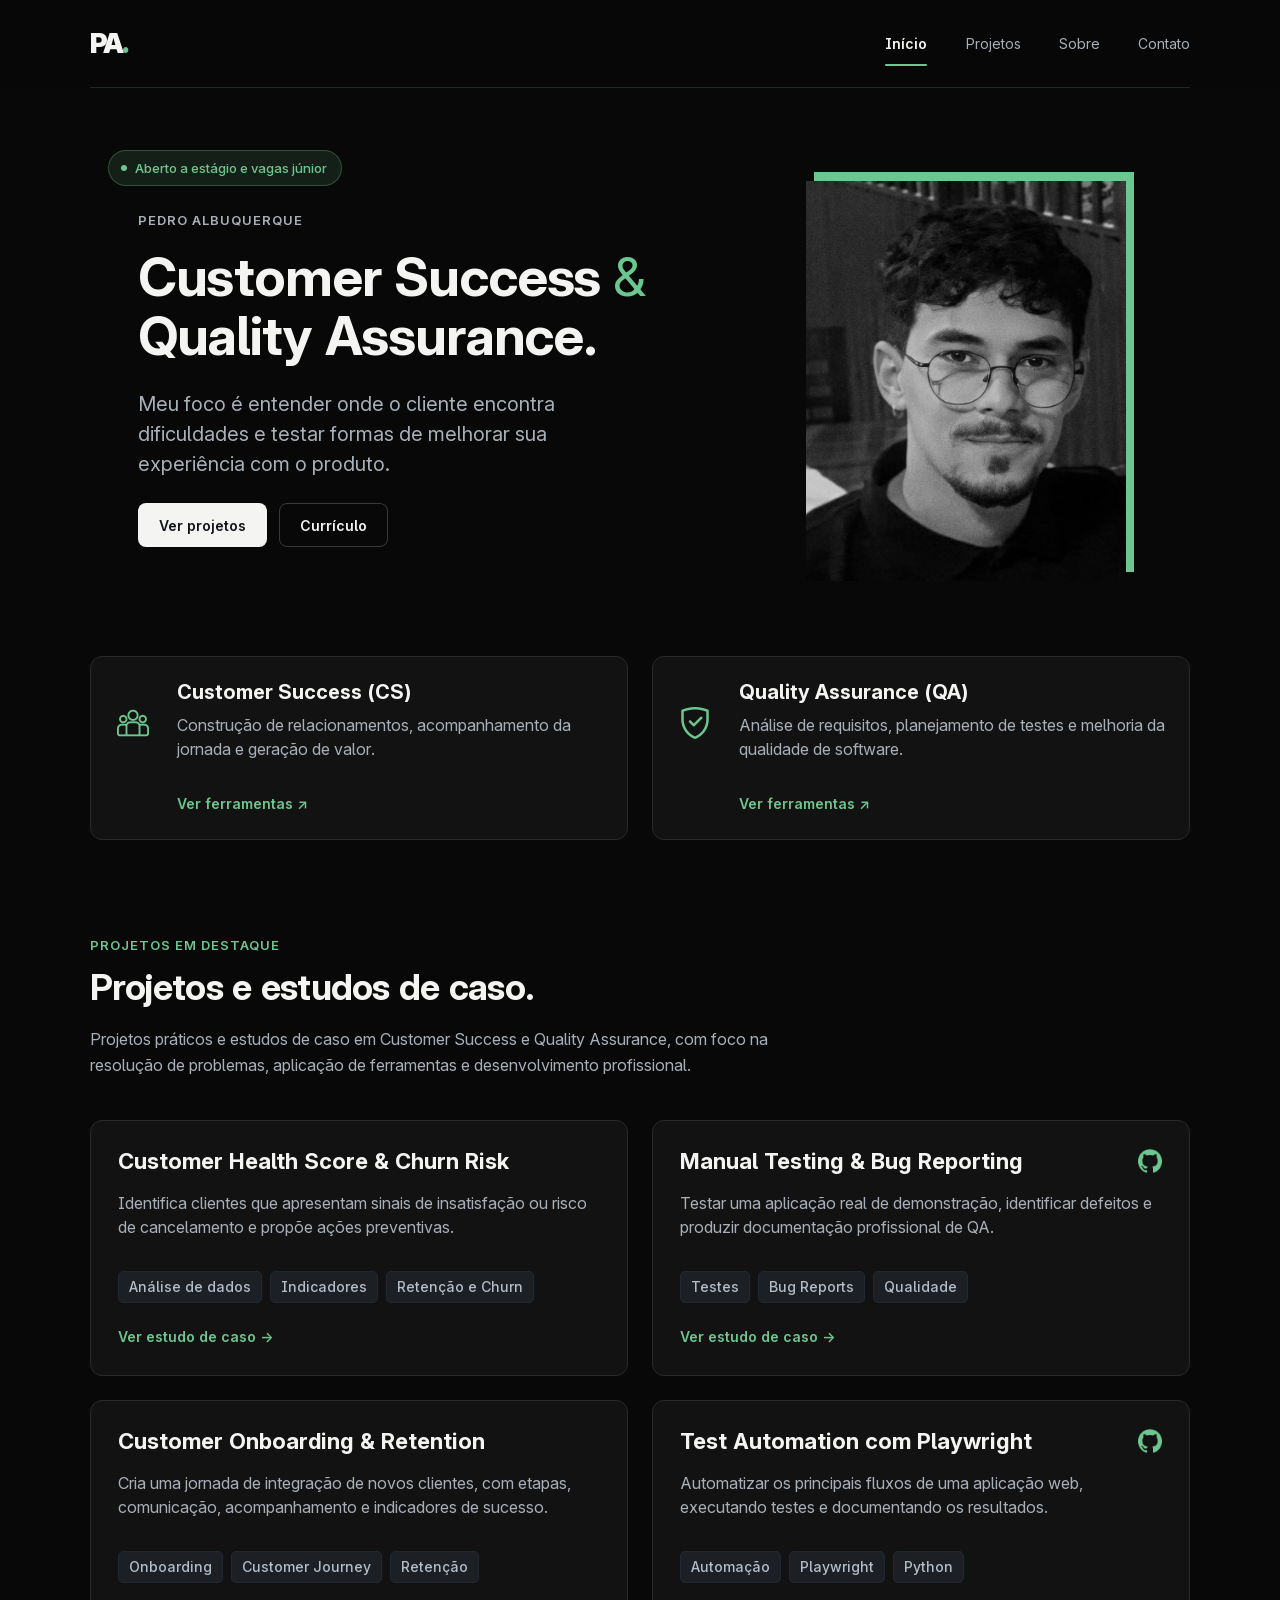
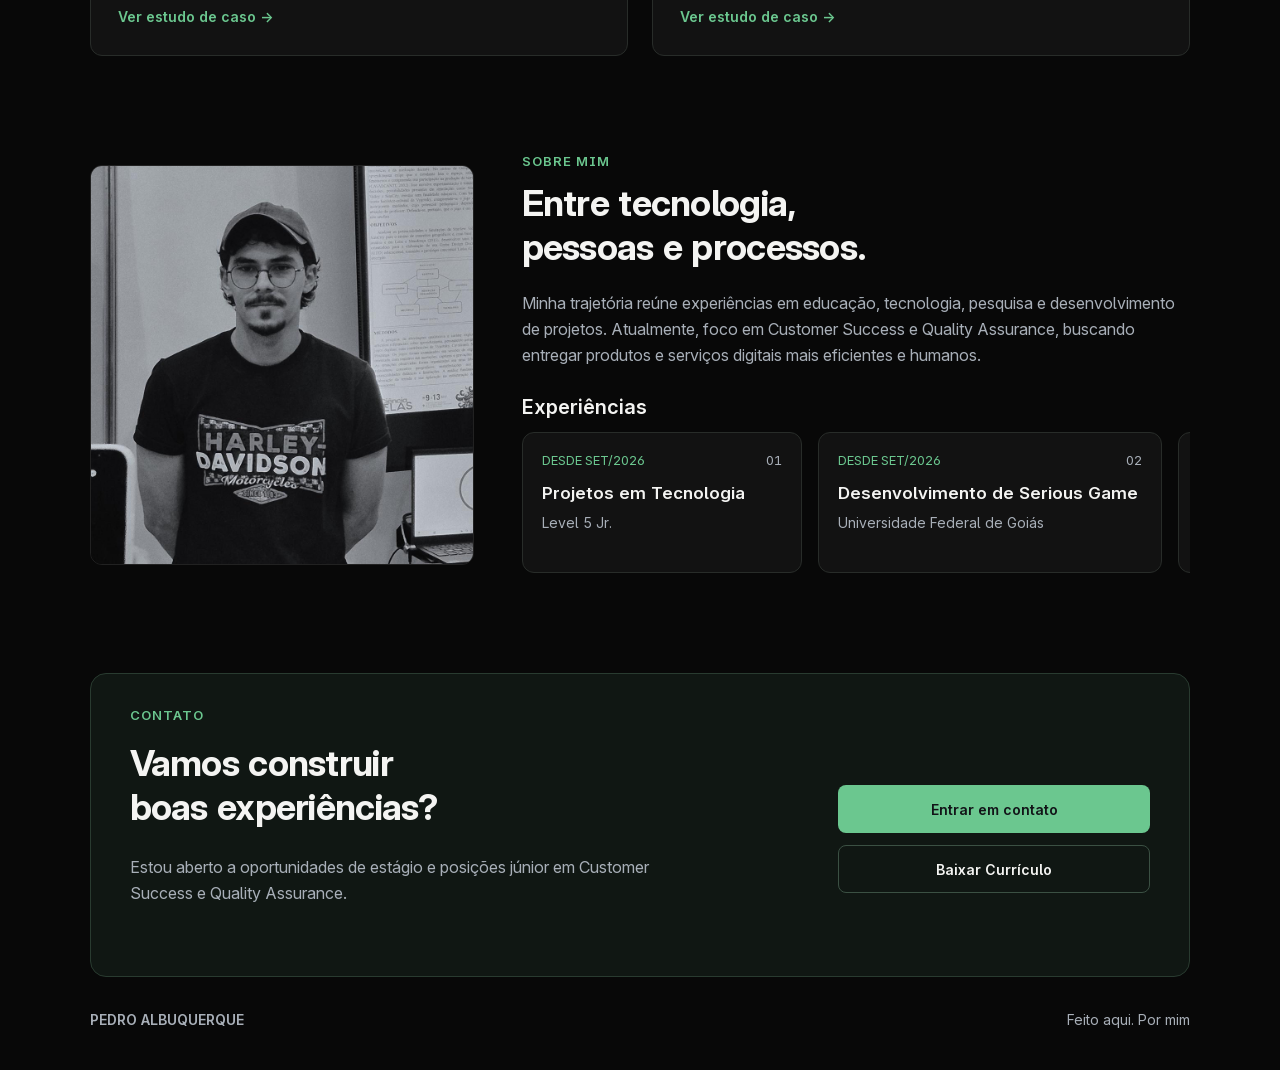
==== index.html @ ad77e18e "feat: update portfolio UX" ====
<!doctype html>
<html lang="pt-BR">
<head>
  <meta charset="utf-8">
  <meta name="viewport" content="width=device-width, initial-scale=1">
  <meta name="description" content="Portfólio de Pedro Albuquerque com projetos e estudos de caso em Customer Success e Quality Assurance.">
  <meta name="theme-color" content="#080808">
  <title>Pedro Albuquerque | Customer Success &amp; Quality Assurance</title>
  <link rel="stylesheet" href="styles.css">
</head>
<body>
  <a class="skip-link" href="#conteudo">Pular para o conteúdo</a>
  <header class="sticky-header">
    <div class="container site-header">
      <a class="logo" href="#inicio" aria-label="Pedro Albuquerque — início">PA<span>.</span></a>
      <button class="menu-toggle" id="menu-toggle" type="button" aria-label="Abrir menu de navegação" aria-expanded="false" aria-controls="site-navigation">
        <span class="menu-toggle-lines" aria-hidden="true"><span></span><span></span></span>
      </button>
      <nav id="site-navigation" aria-label="Navegação principal">
        <div class="nav-links">
          <a href="#inicio" aria-current="location"><span>Início</span><span class="nav-index" aria-hidden="true">01</span></a>
          <a href="#projetos"><span>Projetos</span><span class="nav-index" aria-hidden="true">02</span></a>
          <a href="#sobre"><span>Sobre</span><span class="nav-index" aria-hidden="true">03</span></a>
          <a href="#contato"><span>Contato</span><span class="nav-index" aria-hidden="true">04</span></a>
        </div>
        <p class="mobile-nav-meta">CUSTOMER SUCCESS <span aria-hidden="true">/</span> QUALITY ASSURANCE</p>
      </nav>
    </div>
  </header>
  <div class="menu-backdrop" id="menu-backdrop" aria-hidden="true"></div>
  <main id="conteudo" class="container">
    <section id="inicio" class="hero" aria-labelledby="hero-title">
      <p class="availability"><img src="assets/status.svg" alt="">Aberto a estágio e vagas júnior</p>
      <div class="hero-copy">
        <p class="eyebrow hero-name">Pedro Albuquerque</p>
        <h1 id="hero-title">Customer Success <span>&amp;</span><br>Quality Assurance.</h1>
        <p class="hero-description">Meu foco é entender onde o cliente encontra dificuldades e testar formas de melhorar sua experiência com o produto.</p>
        <div class="actions">
          <a class="button button-light" href="#projetos">Ver projetos</a>
          <a class="button button-outline" href="assets/curriculo-pedro-albuquerque.pdf" download>Currículo</a>
        </div>
      </div>
      <div class="portrait">
        <div class="portrait-crop"><img src="assets/retrato.jpg" alt="Retrato de Pedro Albuquerque" width="1080" height="1080"></div>
      </div>
    </section>
    <section class="two-columns areas" aria-label="Áreas de atuação">

      <article class="area">
        <div class="area-inner">
          <div class="area-front panel">
            <img src="assets/customer-success.png" alt="" width="32" height="32">
            <h2>Customer Success (CS)</h2>
            <p>Construção de relacionamentos, acompanhamento da jornada e geração de valor.</p>
            <button class="text-button" type="button" aria-label="Ver ferramentas de Customer Success (CS)" aria-controls="tools-CS" aria-expanded="false">Ver ferramentas ↗</button>
          </div>
          <div class="area-back panel" id="tools-CS" inert>
            <div class="tools-heading">
              <h3>Ferramentas · CS</h3>
                          </div>
            <ul class="tools"><li>HubSpot CRM</li><li>Salesforce</li><li>Intercom</li><li>Zendesk</li><li>Gainsight</li><li>Jira</li></ul>
          </div>
        </div>
      </article>
      <article class="area">
        <div class="area-inner">
          <div class="area-front panel">
            <img src="assets/quality-assurance.png" alt="" width="32" height="32">
            <h2>Quality Assurance (QA)</h2>
            <p>Análise de requisitos, planejamento de testes e melhoria da qualidade de software.</p>
            <button class="text-button" type="button" aria-label="Ver ferramentas de Quality Assurance (QA)" aria-controls="tools-QA" aria-expanded="false">Ver ferramentas ↗</button>
          </div>
          <div class="area-back panel" id="tools-QA" inert>
            <div class="tools-heading">
              <h3>Ferramentas · QA</h3>
                          </div>
            <ul class="tools"><li>Qase</li><li>TestRail</li><li>Postman</li><li>Playwright</li><li>Cypress</li><li>Selenium</li></ul>
          </div>
        </div>
      </article>
    </section>
    <section id="projetos" class="page-section" aria-labelledby="projects-title">
      <p class="eyebrow">Projetos em destaque</p>
      <h2 id="projects-title" class="section-title">Projetos e estudos de caso.</h2>
      <p class="section-intro">Projetos práticos e estudos de caso em Customer Success e Quality Assurance, com foco na resolução de problemas, aplicação de ferramentas e desenvolvimento profissional.</p>
      <div class="two-columns projects">

        <article class="project panel">
          <div class="project-heading"><h3>Customer Health Score &amp; Churn Risk</h3></div>
          <p>Identifica clientes que apresentam sinais de insatisfação ou risco de cancelamento e propõe ações preventivas.</p>
          <ul class="tags"><li>Análise de dados</li><li>Indicadores</li><li>Retenção e Churn</li></ul>
          <a class="text-button" href="estudos/health-score.html" aria-label="Ver estudo de caso — Customer Health Score &amp; Churn Risk">Ver estudo de caso →</a>
        </article>
        <article class="project panel">
          <div class="project-heading"><h3>Manual Testing &amp; Bug Reporting</h3><img src="assets/github.png" width="24" height="24" alt=""></div>
          <p>Testar uma aplicação real de demonstração, identificar defeitos e produzir documentação profissional de QA.</p>
          <ul class="tags"><li>Testes</li><li>Bug Reports</li><li>Qualidade</li></ul>
          <a class="text-button" href="estudos/testes-manuais.html" aria-label="Ver estudo de caso — Manual Testing &amp; Bug Reporting">Ver estudo de caso →</a>
        </article>
        <article class="project panel">
          <div class="project-heading"><h3>Customer Onboarding &amp; Retention</h3></div>
          <p>Cria uma jornada de integração de novos clientes, com etapas, comunicação, acompanhamento e indicadores de sucesso.</p>
          <ul class="tags"><li>Onboarding</li><li>Customer Journey</li><li>Retenção</li></ul>
          <a class="text-button" href="estudos/onboarding.html" aria-label="Ver estudo de caso — Customer Onboarding &amp; Retention">Ver estudo de caso →</a>
        </article>
        <article class="project panel">
          <div class="project-heading"><h3>Test Automation com Playwright</h3><img src="assets/github.png" width="24" height="24" alt=""></div>
          <p>Automatizar os principais fluxos de uma aplicação web, executando testes e documentando os resultados.</p>
          <ul class="tags"><li>Automação</li><li>Playwright</li><li>Python</li></ul>
          <a class="text-button" href="estudos/automacao.html" aria-label="Ver estudo de caso — Test Automation com Playwright">Ver estudo de caso →</a>
        </article>
      </div>
    </section>
    <section id="sobre" class="page-section about" aria-labelledby="about-title">
      <div class="about-copy">
        <p class="eyebrow">Sobre mim</p>
        <h2 id="about-title" class="section-title">Entre tecnologia,<br>pessoas e processos.</h2>
        <p class="about-description">Minha trajetória reúne experiências em educação, tecnologia, pesquisa e desenvolvimento de projetos. Atualmente, foco em Customer Success e Quality Assurance, buscando entregar produtos e serviços digitais mais eficientes e humanos.</p>
      </div>
      <div class="about-photo"><img src="assets/trajetoria.jpg" alt="Pedro Albuquerque em um ambiente de trabalho" width="1280" height="960" loading="lazy"></div>
      <div class="about-experiences">
        <div class="experience-heading">
          <h3 id="experience-title">Experiências</h3>
        </div>
        <ul class="experience-list" id="experiencias" aria-labelledby="experience-title" tabindex="0">

          <li class="experience panel" style="--card-width: 280px">
            <div><span>Desde set/2026</span><span aria-hidden="true">01</span></div>
            <h4>Projetos em Tecnologia</h4>
            <p>Level 5 Jr.</p>
          </li>
          <li class="experience panel" style="--card-width: 344px">
            <div><span>Desde set/2026</span><span aria-hidden="true">02</span></div>
            <h4>Desenvolvimento de Serious Game</h4>
            <p>Universidade Federal de Goiás</p>
          </li>
          <li class="experience panel" style="--card-width: 336px">
            <div><span>Fev/2026 – jul/2026</span><span aria-hidden="true">03</span></div>
            <h4>Professor de Inteligência Artificial</h4>
            <p>Grupo Salta Educação</p>
          </li>
          <li class="experience panel" style="--card-width: 280px">
            <div><span>Jan/2026 – jul/2026</span><span aria-hidden="true">04</span></div>
            <h4>Diagramador</h4>
            <p>Grupo Salta Educação</p>
          </li>
          <li class="experience panel" style="--card-width: 280px">
            <div><span>Maio/2025 – dez/2025</span><span aria-hidden="true">05</span></div>
            <h4>Apoio Pedagógico</h4>
            <p>Grupo Salta Educação</p>
          </li>
          <li class="experience panel" style="--card-width: 280px">
            <div><span>Mar/2024 – set/2025</span><span aria-hidden="true">06</span></div>
            <h4>Membro e Diretor</h4>
            <p>Gaia Consultoria Ambiental Jr.</p>
          </li>
          <li class="experience panel" style="--card-width: 328px">
            <div><span></span><span aria-hidden="true">07</span></div>
            <h4>Estágio em Geoprocessamento</h4>
            <p>Laboratório de Geoprocessamento – LAPIG</p>
          </li>
          <li class="experience panel" style="--card-width: 280px">
            <div><span>Maio/2023 – ago/2024</span><span aria-hidden="true">08</span></div>
            <h4>Iniciação à Docência</h4>
            <p>Universidade Federal de Goiás</p>
          </li>
        </ul>
      </div>
    </section>
    <section id="contato" class="page-section contact" aria-labelledby="contact-title">
      <div>
        <p class="eyebrow">Contato</p>
        <h2 id="contact-title" class="section-title">Vamos construir<br>boas experiências?</h2>
        <p>Estou aberto a oportunidades de estágio e posições júnior em Customer Success e Quality Assurance.</p>
      </div>
      <div class="contact-actions">
        <button class="button button-green" id="open-contact" type="button">Entrar em contato</button>
        <a class="button button-outline" href="assets/curriculo-pedro-albuquerque.pdf" download>Baixar Currículo</a>
      </div>
    </section>
  </main>
  <footer class="container site-footer"><strong>Pedro Albuquerque</strong><span>Feito aqui. Por mim</span></footer>
  <dialog class="contact-dialog" id="contact-dialog" aria-labelledby="dialog-title" aria-describedby="dialog-description">
    <form method="dialog"><button class="close-dialog" aria-label="Fechar contato"><img src="assets/fechar.svg" alt=""></button></form>
    <p class="eyebrow">Contato</p>
    <h2 class="section-title" id="dialog-title">Vamos conversar?</h2>
    <p id="dialog-description">Escolha o melhor canal para falar comigo.</p>
    <ul class="channels">

        <li><a href="https://www.linkedin.com/in/pedroalbuqu3rque">
          <span class="channel-icon"><img src="assets/linkedin.svg" alt=""></span>
          <span><strong>LinkedIn</strong><small>linkedin.com/in/pedroalbuqu3rque</small></span>
        </a></li>
        <li><a href="https://github.com/pedroalbuqu3rque">
          <span class="channel-icon"><img src="assets/github-contato.svg" alt=""></span>
          <span><strong>GitHub</strong><small>github.com/pedroalbuqu3rque</small></span>
        </a></li>
        <li><a href="mailto:p3dro.albuquerque@gmail.com">
          <span class="channel-icon"><img src="assets/email.svg" alt=""></span>
          <span><strong>E-mail</strong><small>p3dro.albuquerque@gmail.com</small></span>
        </a></li>
        <li><a href="https://wa.me/5562981842417">
          <span class="channel-icon"><img src="assets/whatsapp.svg" alt=""></span>
          <span><strong>WhatsApp</strong><small>+55 (62) 98184-2417</small></span>
        </a></li>
    </ul>
    <div class="dialog-footer"><span>Escolha um canal para iniciar a conversa.</span><kbd>Esc</kbd></div>
  </dialog>
  <script src="script.js" defer></script>
</body>
</html>
---- styles.css ----
@font-face {
  font-family: Inter;
  src: url("assets/inter.woff2") format("woff2");
  font-weight: 100 900;
  font-display: swap;
}

:root {
  color-scheme: dark;
  --header-height: 88px;
  --background: #080808;
  --surface: #121212;
  --border: #282c29;
  --text: #f4f4f2;
  --muted: #a8afb8;
  --accent: #6bc78f;
  --green-surface: #101713;
  --green-border: #293b30;
  font-family: Inter, system-ui, sans-serif;
  line-height: 1.5;
  color: var(--text);
  background: var(--background);
}

*, *::before, *::after { box-sizing: border-box; }
body, h1, h2, h3, h4, p, ul { margin: 0; }
ul { padding: 0; list-style: none; }
a { color: inherit; text-decoration: none; }
button { color: inherit; font: inherit; cursor: pointer; }
img { display: block; }
:focus-visible { outline: 2px solid var(--accent); outline-offset: 4px; }
html { scroll-behavior: smooth; }
[id] { scroll-margin-top: calc(var(--header-height) + 32px); }

.container { width: min(1240px, calc(100% - clamp(32px, 14vw, 200px))); margin-inline: auto; }
.skip-link { position: fixed; z-index: 3; translate: 0 -150%; padding: 12px; background: var(--surface); }
.skip-link:focus { translate: 0; }
.sticky-header { position: sticky; top: 0; z-index: 2; background: var(--background); }
.site-header { display: flex; align-items: center; justify-content: space-between; gap: 12px; min-height: var(--header-height); border-bottom: 1px solid #1f242d; }
.logo { font-size: clamp(26px, 2.1vw, 30px); font-weight: 900; letter-spacing: -.09em; }
.logo span, .hero h1 span { color: var(--accent); }
.site-header nav { display: block; }
.site-header nav .nav-links { display: flex; align-items: center; gap: clamp(12px, 3vw, 44px); }
.nav-index, .mobile-nav-meta, .menu-toggle, .menu-backdrop { display: none; }
.site-header nav a { position: relative; padding-block: 12px; color: var(--muted); font-size: 14px; }
.site-header nav a:hover, .site-header nav a[aria-current] { color: var(--text); }
.site-header nav a[aria-current] { font-weight: 600; }
.site-header nav a[aria-current]::after { content: ""; position: absolute; inset: auto 0 0; height: 2px; border-radius: 1px; background: var(--accent); }

.hero { position: relative; display: grid; grid-template-columns: minmax(0, 1fr) minmax(0, 320px); align-items: start; gap: 32px; min-height: 413px; margin-top: 80px; padding: 4px clamp(12px, 5vw, 78px) 0 clamp(12px, 3.75vw, 54px); }
.availability { position: absolute; top: -18px; left: 18px; display: flex; align-items: center; gap: 8px; width: fit-content; padding: 8px 14px 8px 12px; border: 1px solid #6bc78f4d; border-radius: 100px; background: #6bc78f1f; color: var(--accent); font-size: 13px; font-weight: 500; line-height: 18px; }
.hero-copy { padding-top: 39px; }
.eyebrow { color: var(--accent); font-size: 13px; font-weight: 600; line-height: 18px; letter-spacing: .08em; text-transform: uppercase; }
.hero-name { color: var(--muted); margin-bottom: 18px; }
.hero h1 { font-size: clamp(34px, 4.2vw, 60px); line-height: 1.1; letter-spacing: -.02em; }
.hero h1 span { font-weight: 400; }
.hero-description { max-width: 500px; margin-top: 24px; color: var(--muted); font-size: 20px; line-height: 30px; }
.actions { display: flex; flex-wrap: wrap; gap: 12px; margin-top: 24px; }
.button { display: inline-flex; align-items: center; justify-content: center; min-height: 44px; padding: 10px 20px; border: 1px solid transparent; border-radius: 8px; font-size: 14px; font-weight: 600; }
.button-light { background: var(--text); color: #121418; }
.button-outline { border-color: #ffffff33; background: transparent; }
.button-green { background: var(--accent); color: #121418; }
.button:hover { filter: brightness(1.12); box-shadow: 0 0 0 1px var(--accent); }
.portrait { position: relative; width: 100%; aspect-ratio: 4 / 5; isolation: isolate; }
.portrait::before { content: ""; position: absolute; inset: 0; translate: 8px 0; background: var(--accent); z-index: -1; }
.portrait-crop { position: absolute; inset: 0; translate: 0 9px; overflow: hidden; }
.portrait img { position: absolute; width: 143.48%; height: 111.41%; left: -17.45%; top: -5.49%; }

.two-columns { display: grid; grid-template-columns: repeat(2, minmax(0, 1fr)); gap: 24px; }
.areas { margin-top: 75px; }
.panel { background: var(--surface); border: 1px solid var(--border); border-radius: 12px; }
.area { perspective: 1600px; min-width: 0; }
.area-inner { display: grid; min-height: 184px; transform-style: preserve-3d; transition: transform .45s ease; }
.area.is-flipped .area-inner { transform: rotateY(180deg); }
.area-front, .area-back { grid-area: 1 / 1; backface-visibility: hidden; cursor: pointer; }
.area-front { cursor: pointer; position: relative; display: flex; flex-direction: column; align-items: flex-start; padding: 22px 24px 16px 86px; }
.area-front img { position: absolute; top: 50px; left: 26px; }
.area-front h2 { font-size: 20px; line-height: 26px; }
.area-front p { margin: 8px 0 12px; color: var(--muted); }
.area-front button { margin-top: auto; }
.text-button { display: inline-flex; align-items: center; width: fit-content; min-height: 40px; color: var(--accent); border: 0; padding: 0; background: none; font-size: 14px; font-weight: 600; text-align: left; }
.text-button:hover { text-decoration: underline; text-underline-offset: 4px; }
.area-back { transform: rotateY(180deg); display: flex; flex-direction: column; padding: 14px 22px 20px; background: #101813; border-color: #304f3b; }
.tools-heading { display: flex; align-items: center; justify-content: center; gap: 12px; margin-bottom: 12px; }
.tools-heading h3 { width: 100%; text-align: center; font-size: 18px; font-weight: 600; }
.tools { display: grid; grid-template-columns: repeat(3, minmax(0, 1fr)); gap: 12px 16px; }
.tools li { display: grid; place-items: center; text-align: center; overflow-wrap: anywhere; min-height: 42px; padding: 7px 11px; border: 1px solid #2c3d32; border-radius: 6px; background: #19231d; color: #dae8df; font-size: 14px; line-height: 20px; }

.page-section { margin-top: 96px; }
.section-title { margin-top: 12px; font-size: clamp(29px, 3.4vw, 36px); line-height: 1.22; letter-spacing: -.02em; }
.section-intro { max-width: 680px; margin-top: 16px; color: var(--muted); line-height: 26px; }
.projects { margin-top: 42px; }
.project { display: flex; flex-direction: column; align-items: flex-start; min-height: 256px; padding: 26px 27px 18px; }
.project-heading { display: flex; justify-content: space-between; align-items: flex-start; gap: 16px; width: 100%; }
.project-heading h3 { font-size: 22px; line-height: 28px; }
.project-heading img { flex: none; margin-top: 2px; }
.project p { margin-top: 16px; color: var(--muted); }
.tags { display: flex; gap: 8px; flex-wrap: wrap; margin-top: auto; padding-top: 18px; }
.tags li { padding: 5px 10px; border: 1px solid #222734; border-radius: 5px; background: #1c2025; color: #b4bdc7; font-size: 14px; font-weight: 500; line-height: 20px; }
.project .text-button { margin-top: 14px; }

.about { display: grid; grid-template-columns: minmax(0, 384px) minmax(0, 1fr); grid-template-areas: "photo intro" "photo experiences"; gap: 0 48px; }
.about-copy { grid-area: intro; }
.about-experiences { grid-area: experiences; min-width: 0; }
.about-photo { grid-area: photo; position: relative; overflow: hidden; align-self: center; width: 100%; aspect-ratio: 384 / 400; border: 1px solid #ffffff1a; border-radius: 12px; }
.about-photo img { position: absolute; inset: 0 auto 0 0; width: 138.89%; height: 100%; }
.about-description { margin-top: 20px; color: var(--muted); line-height: 26px; }
.experience-heading { display: flex; justify-content: flex-start; align-items: center; gap: 8px; margin-top: 24px; }
.experience-heading h3 { font-size: 20px; font-weight: 600; }
.experience-list { display: flex; gap: 16px; overflow-x: auto; scroll-snap-type: x proximity; scrollbar-width: none; padding-bottom: 4px; overscroll-behavior-x: contain; cursor: grab; }
.experience-list::-webkit-scrollbar { display: none; }
.experience { flex: 0 0 min(var(--card-width), 92%); min-height: 128px; padding: 18px 19px; scroll-snap-align: start; }
.experience > div { display: flex; justify-content: space-between; gap: 8px; color: var(--accent); font-size: 13px; min-height: 20px; }
.experience > div span:first-child { text-transform: uppercase; }
.experience > div span:last-child { color: var(--muted); }
.experience h4 { margin-top: 10px; font-size: 17px; font-weight: 600; }
.experience p { margin-top: 6px; color: var(--muted); font-size: 14px; }

.contact { display: grid; align-items: center; grid-template-columns: minmax(0, 1fr) minmax(180px, 312px); gap: 32px; min-height: 304px; padding: 32px 39px; border: 1px solid var(--green-border); border-radius: 16px; background: var(--green-surface); }
.contact > div:first-child { align-self: start; }
.contact .section-title { margin-top: 18px; }
.contact p:not(.eyebrow) { max-width: 540px; margin-top: 24px; color: var(--muted); line-height: 26px; }
.contact-actions { display: grid; gap: 12px; margin-top: 28px; }
.contact-actions .button { min-height: 48px; }
.contact-actions .button-outline { border-color: #3b5043; }
.site-footer { display: flex; justify-content: space-between; gap: 16px; padding-block: 32px 40px; color: var(--muted); font-size: 14px; }
.site-footer strong { text-transform: uppercase; font-weight: 600; }

.contact-dialog { width: min(560px, calc(100% - 32px)); max-height: calc(100% - 32px); padding: 31px; border: 1px solid var(--green-border); border-radius: 20px; background: var(--green-surface); color: var(--text); }
.contact-dialog::backdrop { background: #000b; }
body:has(.contact-dialog[open]) { overflow: hidden; }
.contact-dialog .section-title { margin-top: 16px; padding-right: 24px; font-size: 32px; }
.contact-dialog #dialog-description { color: var(--muted); margin-top: 12px; }
.close-dialog { position: absolute; top: 19px; right: 19px; display: grid; place-items: center; width: 44px; height: 44px; border: 0; border-radius: 8px; background: transparent; }
.close-dialog:hover { background: #ffffff12; }
.channels { display: grid; gap: 12px; margin-top: 28px; }
.channels a { display: flex; align-items: center; gap: 16px; min-height: 80px; padding: 12px 15px; border: 1px solid var(--green-border); border-radius: 12px; background: #171e1a; }
.channels a:hover { border-color: var(--accent); }
.channel-icon { flex: 0 0 44px; display: grid; place-items: center; height: 44px; border-radius: 10px; background: #1d2e24; }
.channels strong, .channels small { display: block; overflow-wrap: anywhere; }
.channels small { margin-top: 5px; color: var(--muted); font-size: 14px; }
.dialog-footer { display: flex; justify-content: space-between; gap: 12px; margin-top: 22px; padding-top: 20px; border-top: 1px solid var(--green-border); color: var(--muted); font-size: 13px; }
.dialog-footer kbd { font: inherit; }

.case-study { max-width: 800px; padding-block: 72px; }
.case-study h1 { margin-top: 12px; font-size: clamp(32px, 6vw, 52px); line-height: 1.12; }
.case-study p:not(.eyebrow) { margin-top: 12px; color: var(--muted); }
.case-study .case-intro { font-size: 19px; }
.case-study section { margin-top: 32px; padding-top: 24px; border-top: 1px solid var(--border); }
.case-study h2 { font-size: 22px; }

/* O próprio cartão funciona como área de toque do link do estudo. */
.project { position: relative; }
.project .text-button::after { content: ""; position: absolute; inset: 0; border-radius: 12px; }
.project:focus-within { outline: 2px solid var(--accent); outline-offset: 3px; }
.experience-heading { margin-bottom: 10px; }
.experience-list { scroll-behavior: smooth; }
.experience-list.is-dragging { cursor: grabbing; scroll-snap-type: none; user-select: none; }

@media (hover: hover) {
  .project:hover, .area-front:hover, .area-back:hover { border-color: #45664f; }
}
/* As colunas dependem do espaço para o conteúdo de cada seção. */
.about-copy, .hero-copy, .project-heading h3 { min-width: 0; }
.tools { grid-template-columns: repeat(auto-fit, minmax(min(100%, max(7rem, 28%)), 1fr)); }
.contact-dialog { max-height: calc(100dvh - 24px); overflow: auto; overscroll-behavior: contain; }
.channels a > span:last-child { min-width: 0; }
.site-header nav a { min-height: 44px; display: inline-grid; align-items: center; }
.case-study { overflow-wrap: break-word; }

@media (max-width: 74rem) {
  .container { width: calc(100% - clamp(32px, 7vw, 80px)); }
  .hero {
    grid-template-columns: minmax(0, 1fr) minmax(0, 30%);
    min-height: auto;
    gap: clamp(20px, 4vw, 48px);
    padding: 4px 10px 10px 12px;
  }
  .hero h1 { font-size: clamp(32px, 4.65vw, 55px); }
  .availability { left: 12px; }
  .about { grid-template-columns: minmax(0, 30%) minmax(0, 1fr); column-gap: 32px; }
  .contact { grid-template-columns: minmax(0, 1fr) minmax(0, 32%); }
  .areas, .page-section { margin-top: clamp(48px, 7vw, 84px); }
}
@media (max-width: 57rem) {
  :root { --header-height: 68px; }
  .two-columns { gap: 16px; }
  .area-front { padding: 20px; display: grid; grid-template-columns: 32px minmax(0, 1fr); gap: 8px 12px; align-content: start; }
  .area-front img { position: static; align-self: center; }
  .area-front h2 { align-self: center; }
  .area-front p, .area-front button { grid-column: 1 / -1; margin: 0; }
  .area-front button, .project .text-button { min-height: 44px; }
  .area-back, .project { padding: 20px; }
  .tools { gap: 8px; }
  .about { column-gap: 24px; }
  .about-photo { align-self: start; }
  .contact { min-height: auto; padding: 28px; }
  .hero-description { font-size: 18px; line-height: 1.5; margin-top: 16px; }
}
@media (max-width: 44rem) {
  .areas, .projects, .about, .contact { grid-template-columns: minmax(0, 1fr); }
  .about { grid-template-areas: "intro" "photo" "experiences"; row-gap: 24px; }
  .about .experience-heading { margin-top: 0; }
  .areas { gap: 12px; }
  .project { min-height: auto; }
  .projects { margin-top: 24px; }
  .about-photo { width: min(100%, 380px); aspect-ratio: 4 / 3; }
  .about-photo img { width: 100%; height: 100%; object-fit: cover; }
  .contact-actions { margin: 0; grid-template-columns: repeat(2, minmax(0, 1fr)); }
  .case-study { padding-block: 40px; }
}
@media (max-width: 36rem) {
  :root { --header-height: 60px; }
  .hero { grid-template-columns: minmax(0, 1fr); margin-top: 28px; padding: 0 0 9px; gap: 20px; }
  .availability { position: static; }
  .hero-copy { padding: 0; }
  .hero-name { margin-bottom: 10px; }
  .hero h1 { font-size: clamp(1.65rem, 8.1vw, 2.8rem); }
  .portrait { justify-self: center; width: min(68%, 240px); }
  .hero-description { max-width: 34ch; }
  .actions { margin-top: 20px; }
  .contact { padding: 22px; gap: 24px; }
  .contact-actions { grid-template-columns: 1fr; }
  .site-footer { flex-wrap: wrap; gap: 8px; }
  .contact-dialog { width: calc(100% - 24px); padding: 22px 16px; }
  .close-dialog { top: 6px; right: 6px; }
  .channels { gap: 8px; margin-top: 20px; }
  .channels a { padding: 10px; gap: 10px; min-height: 66px; }
}
@media (max-height: 32rem) and (orientation: landscape) {
  :root { --header-height: 52px; }
  .hero { margin-top: 36px; }
  .contact-dialog { padding-block: 18px; }
}

/* Refinamento da interface: feedbacks discretos e navegação mobile. */
.sticky-header {
  z-index: 20;
  background: rgb(8 8 8 / 94%);
  -webkit-backdrop-filter: blur(16px);
  backdrop-filter: blur(16px);
  transition: background-color 220ms ease, box-shadow 220ms ease;
}
.sticky-header.is-scrolled { box-shadow: 0 10px 34px rgb(0 0 0 / 20%); }
.logo { line-height: 1; transition: opacity 180ms ease; }
.logo:hover { opacity: .82; }
.site-header nav a { transition: color 180ms ease; }
.button { transition: transform 190ms ease, background-color 190ms ease, border-color 190ms ease, box-shadow 190ms ease; }
.text-button { transition: color 180ms ease; }
.panel { transition: border-color 220ms ease, background-color 220ms ease; }
.hero h1, .section-title { text-wrap: balance; }
.project { transition: border-color 250ms ease, background-color 250ms ease, transform 250ms ease; }
@media (hover: hover) and (pointer: fine) {
  .button:hover { transform: translateY(-2px); }
  .button:active { transform: translateY(0); }
  .project:hover { transform: translateY(-3px); background-color: #151815; }
  .reveal.is-visible.project:hover { transform: translateY(-3px); }
}
.button:active { transform: scale(.985); }
.contact-dialog[open] { animation: dialog-arrive 260ms cubic-bezier(.2, .8, .2, 1) both; }
.contact-dialog[open]::backdrop { animation: backdrop-arrive 260ms ease both; }
@keyframes dialog-arrive { from { opacity: 0; transform: translateY(12px) scale(.985); } to { opacity: 1; transform: translateY(0) scale(1); } }
@keyframes backdrop-arrive { from { opacity: 0; } to { opacity: 1; } }

/* Conteúdo nunca fica oculto enquanto aguarda a entrada na área visível. */
@media (prefers-reduced-motion: no-preference) {
  .reveal.is-visible {
    animation: reveal-arrive 630ms cubic-bezier(.2,.8,.2,1) backwards;
    animation-delay: var(--reveal-delay, 0ms);
  }
  @keyframes reveal-arrive {
    from { opacity: .25; transform: translateY(14px); }
    to { opacity: 1; transform: translateY(0); }
  }
}

@media (max-width: 48rem) {
  .site-header { position: relative; }
  .js .menu-toggle {
    display: grid;
    place-items: center;
    position: relative;
    z-index: 2;
    flex: none;
    width: 46px;
    height: 46px;
    padding: 0;
    border: 1px solid #303731;
    border-radius: 12px;
    background: #151915;
    color: var(--text);
    transition: background-color 200ms ease, border-color 200ms ease, transform 200ms ease;
  }
  .menu-toggle:hover { background: #1b231d; border-color: #52725c; }
  .menu-toggle:active { transform: scale(.95); }
  .menu-toggle-lines { display: block; width: 20px; height: 20px; position: relative; }
  .menu-toggle-lines span { position: absolute; display: block; left: 0; top: 6px; height: 2px; width: 20px; background: currentColor; border-radius: 2px; transform-origin: center; transition: transform 250ms ease, top 250ms ease; }
  .menu-toggle-lines span:last-child { top: 13px; }
  .menu-open .menu-toggle-lines span:first-child { top: 9px; transform: rotate(45deg); }
  .menu-open .menu-toggle-lines span:last-child { top: 9px; transform: rotate(-45deg); }
  .menu-open .menu-toggle { border-color: #42694c; background: #1b2820; }
  .site-header #site-navigation { width: 100%; }
  .site-header #site-navigation .nav-links { display: grid; gap: 4px; }
  .site-header #site-navigation a {
    display: flex;
    align-items: center;
    justify-content: space-between;
    min-height: 54px;
    padding: 13px 14px;
    font-size: 17px;
    font-weight: 500;
    color: #d6dad6;
    border-radius: 10px;
  }
  .site-header #site-navigation a[aria-current] { background: #1c2a20; color: var(--text); }
  .site-header #site-navigation a[aria-current]::after { display: none; }
  .site-header #site-navigation a:hover { background: #1c241f; color: var(--text); }
  .nav-index { display: inline; color: #7f8a82; font-size: 12px; font-variant-numeric: tabular-nums; letter-spacing: .08em; }
  .site-header #site-navigation a[aria-current] .nav-index { color: var(--accent); }
  .mobile-nav-meta { display: block; margin-top: 8px; border-top: 1px solid #283129; padding: 16px 14px 8px; font-size: 10px; line-height: 1.6; font-weight: 600; letter-spacing: .09em; color: #919d94; }
  .mobile-nav-meta span { padding-inline: 5px; color: var(--accent); }
  .js .site-header #site-navigation {
    position: absolute;
    top: calc(100% + 10px);
    right: 0;
    width: min(100%, 430px);
    max-height: calc(100dvh - var(--header-height) - 24px);
    overflow-y: auto;
    overscroll-behavior: contain;
    z-index: 30;
    padding: 10px;
    border: 1px solid #303b32;
    border-radius: 16px;
    background: rgb(17 20 18 / 97%);
    box-shadow: 0 22px 64px rgb(0 0 0 / 48%);
    -webkit-backdrop-filter: blur(22px);
    backdrop-filter: blur(22px);
    opacity: 0;
    visibility: hidden;
    pointer-events: none;
    transform: translateY(-10px) scale(.98);
    transform-origin: top right;
    transition: opacity 220ms ease, transform 280ms cubic-bezier(.2,.8,.2,1), visibility 0s linear 280ms;
  }
  .menu-open .site-header #site-navigation {
    opacity: 1;
    visibility: visible;
    pointer-events: auto;
    transform: translateY(0) scale(1);
    transition: opacity 220ms ease, transform 280ms cubic-bezier(.2,.8,.2,1), visibility 0s;
  }
  .menu-backdrop {
    display: block;
    position: fixed;
    inset: 0;
    z-index: 10;
    background: rgb(0 0 0 / 54%);
    -webkit-backdrop-filter: blur(3px);
    backdrop-filter: blur(3px);
    opacity: 0;
    visibility: hidden;
    pointer-events: none;
    transition: opacity 230ms ease, visibility 0s linear 230ms;
  }
  .menu-open .menu-backdrop { opacity: 1; visibility: visible; pointer-events: auto; transition: opacity 230ms ease, visibility 0s; }
  body.menu-open { overflow: hidden; }
}

@media (max-width: 36rem) {
  .hero h1 { font-size: clamp(2rem, 8.5vw, 2.8rem); }
  .hero-description { line-height: 1.55; }
  .actions .button { flex: 1 1 0; }
  .availability { max-width: 100%; }
}

@media (prefers-reduced-motion: reduce) {
  html, .experience-list { scroll-behavior: auto; }
  *, *::before, *::after { animation-duration: .01ms !important; animation-iteration-count: 1 !important; transition-duration: .01ms !important; transition-delay: 0ms !important; }
}
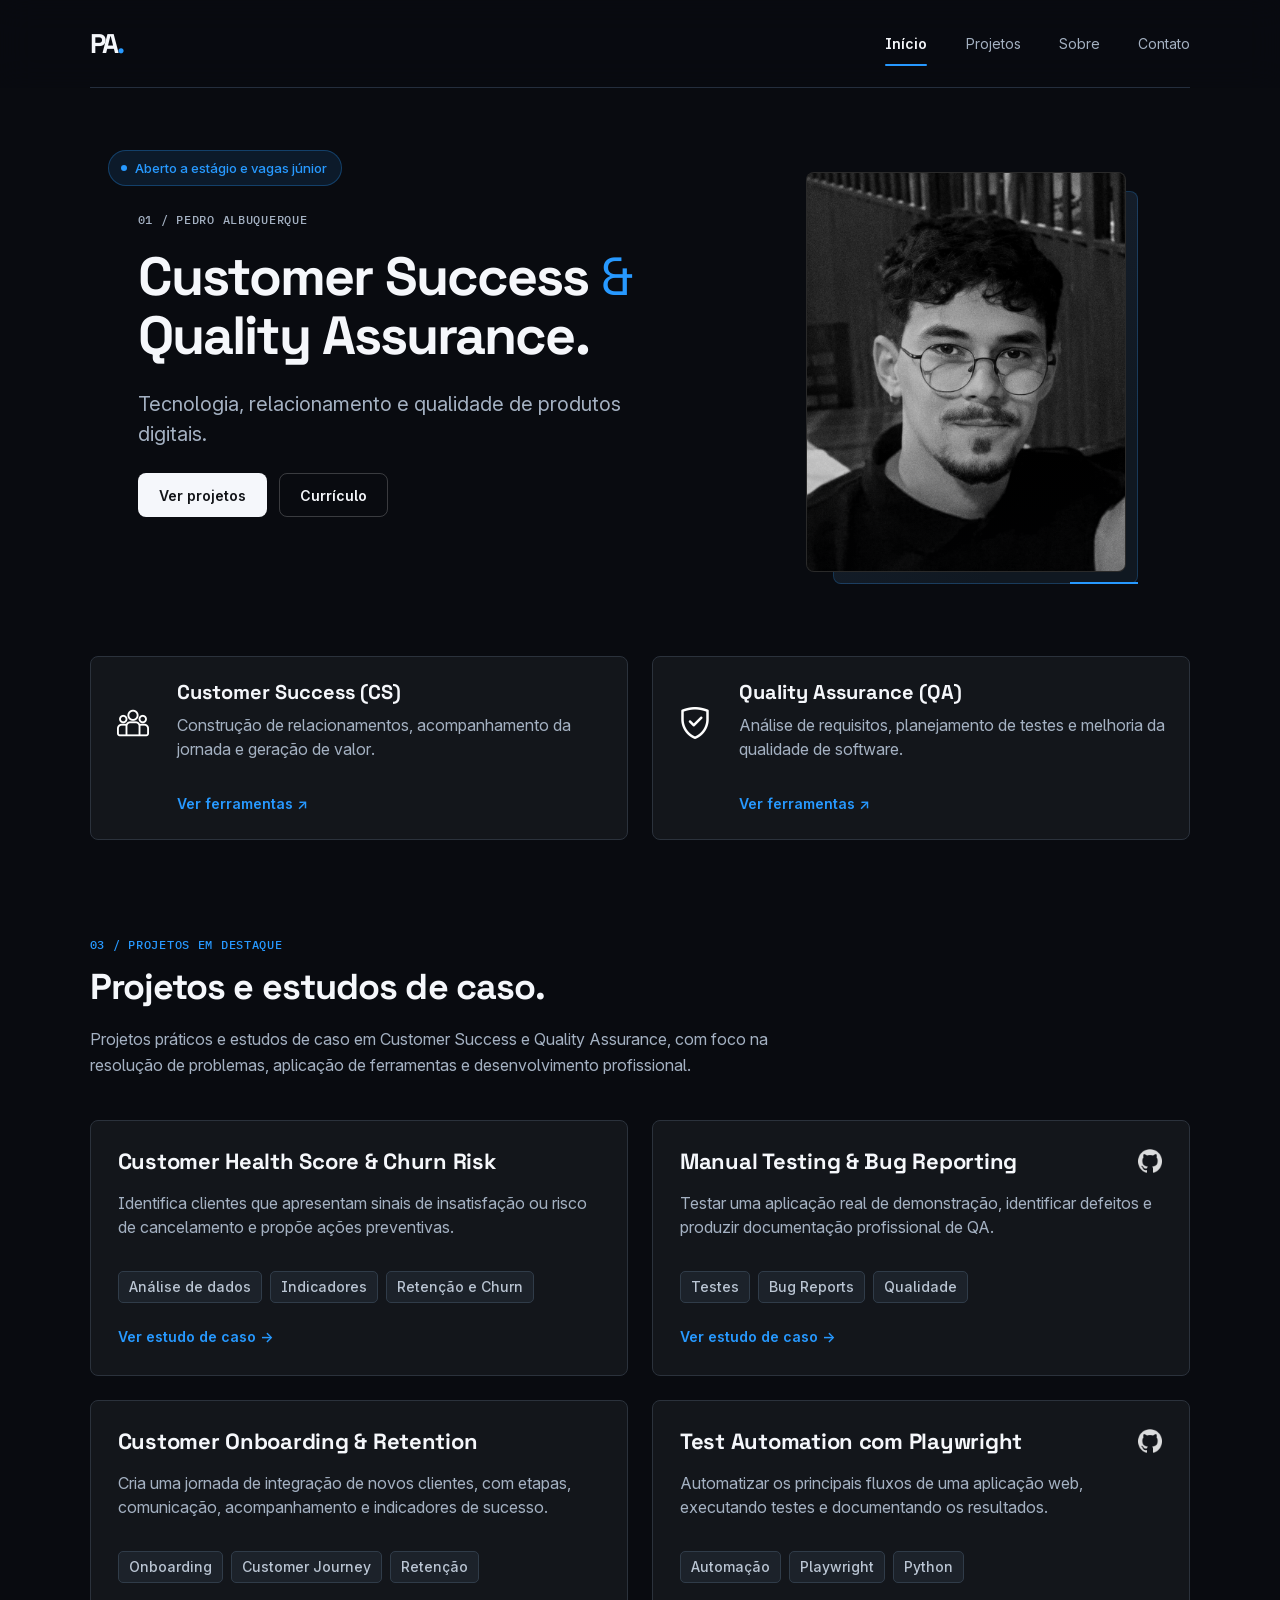
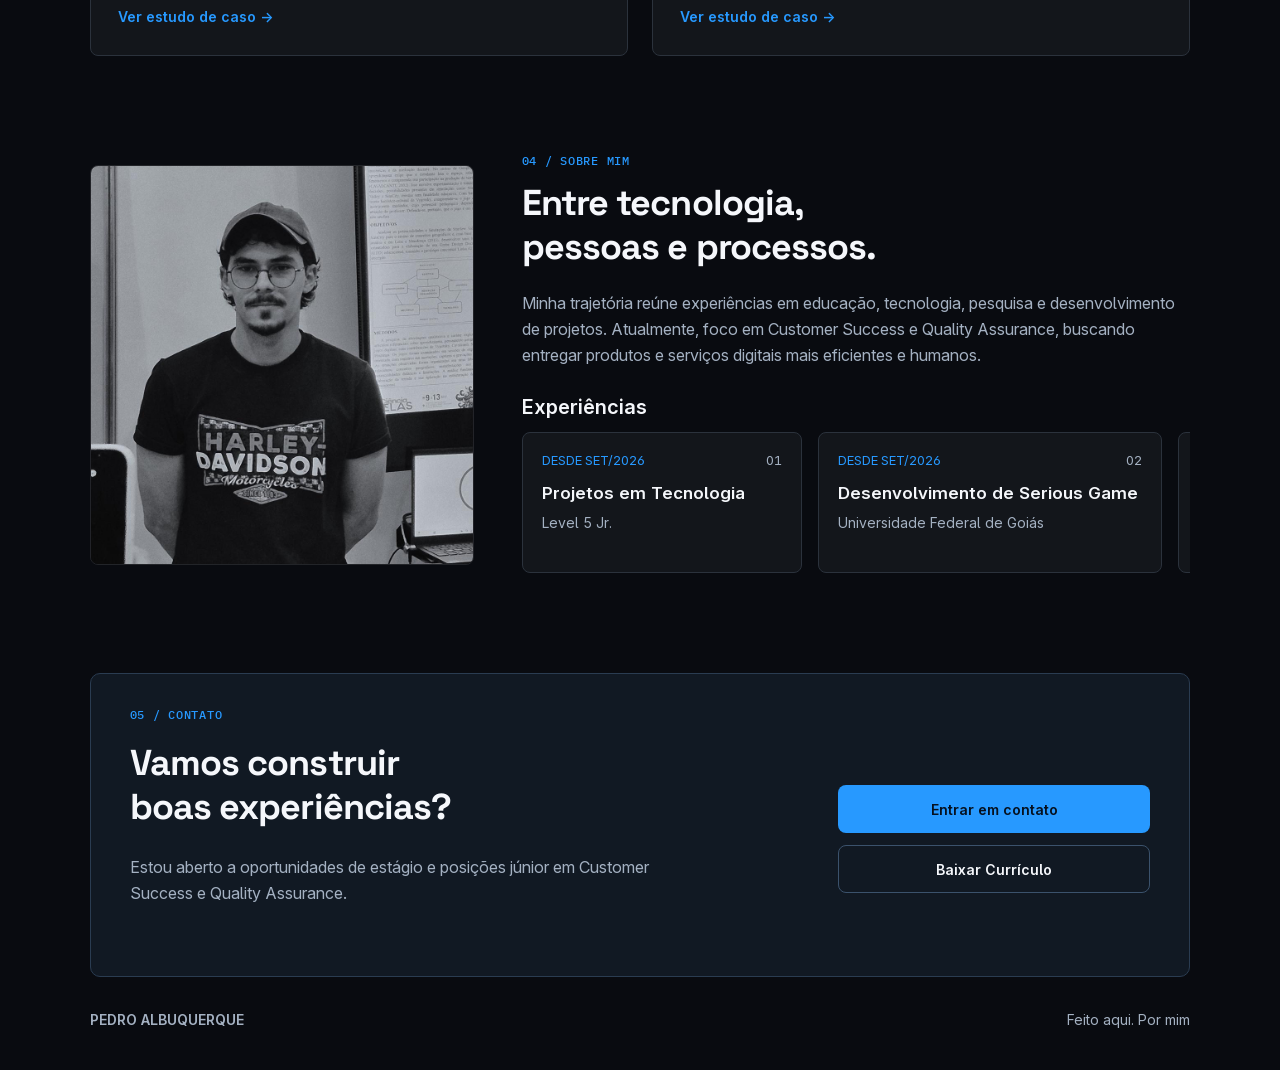
==== commit d8fb6435: "style: aplica rebranding azul ao portfolio" ====
--- a/index.html
+++ b/index.html
@@ -4,8 +4,11 @@
   <meta charset="utf-8">
   <meta name="viewport" content="width=device-width, initial-scale=1">
   <meta name="description" content="Portfólio de Pedro Albuquerque com projetos e estudos de caso em Customer Success e Quality Assurance.">
-  <meta name="theme-color" content="#080808">
+  <meta name="theme-color" content="#090b10">
   <title>Pedro Albuquerque | Customer Success &amp; Quality Assurance</title>
+  <link rel="preconnect" href="https://fonts.googleapis.com">
+  <link rel="preconnect" href="https://fonts.gstatic.com" crossorigin>
+  <link href="https://fonts.googleapis.com/css2?family=IBM+Plex+Mono:wght@500&amp;family=Space+Grotesk:wght@400;500;700&amp;display=swap" rel="stylesheet">
   <link rel="stylesheet" href="styles.css">
 </head>
 <body>
@@ -32,9 +35,9 @@
     <section id="inicio" class="hero" aria-labelledby="hero-title">
       <p class="availability"><img src="assets/status.svg" alt="">Aberto a estágio e vagas júnior</p>
       <div class="hero-copy">
-        <p class="eyebrow hero-name">Pedro Albuquerque</p>
+        <p class="eyebrow hero-name">01 / Pedro Albuquerque</p>
         <h1 id="hero-title">Customer Success <span>&amp;</span><br>Quality Assurance.</h1>
-        <p class="hero-description">Meu foco é entender onde o cliente encontra dificuldades e testar formas de melhorar sua experiência com o produto.</p>
+        <p class="hero-description">Tecnologia, relacionamento e qualidade de produtos digitais.</p>
         <div class="actions">
           <a class="button button-light" href="#projetos">Ver projetos</a>
           <a class="button button-outline" href="assets/curriculo-pedro-albuquerque.pdf" download>Currículo</a>
@@ -80,7 +83,7 @@
       </article>
     </section>
     <section id="projetos" class="page-section" aria-labelledby="projects-title">
-      <p class="eyebrow">Projetos em destaque</p>
+      <p class="eyebrow">03 / Projetos em destaque</p>
       <h2 id="projects-title" class="section-title">Projetos e estudos de caso.</h2>
       <p class="section-intro">Projetos práticos e estudos de caso em Customer Success e Quality Assurance, com foco na resolução de problemas, aplicação de ferramentas e desenvolvimento profissional.</p>
       <div class="two-columns projects">
@@ -113,7 +116,7 @@
     </section>
     <section id="sobre" class="page-section about" aria-labelledby="about-title">
       <div class="about-copy">
-        <p class="eyebrow">Sobre mim</p>
+        <p class="eyebrow">04 / Sobre mim</p>
         <h2 id="about-title" class="section-title">Entre tecnologia,<br>pessoas e processos.</h2>
         <p class="about-description">Minha trajetória reúne experiências em educação, tecnologia, pesquisa e desenvolvimento de projetos. Atualmente, foco em Customer Success e Quality Assurance, buscando entregar produtos e serviços digitais mais eficientes e humanos.</p>
       </div>
@@ -169,12 +172,12 @@
     </section>
     <section id="contato" class="page-section contact" aria-labelledby="contact-title">
       <div>
-        <p class="eyebrow">Contato</p>
+        <p class="eyebrow">05 / Contato</p>
         <h2 id="contact-title" class="section-title">Vamos construir<br>boas experiências?</h2>
         <p>Estou aberto a oportunidades de estágio e posições júnior em Customer Success e Quality Assurance.</p>
       </div>
       <div class="contact-actions">
-        <button class="button button-green" id="open-contact" type="button">Entrar em contato</button>
+        <button class="button button-primary" id="open-contact" type="button">Entrar em contato</button>
         <a class="button button-outline" href="assets/curriculo-pedro-albuquerque.pdf" download>Baixar Currículo</a>
       </div>
     </section>
--- a/styles.css
+++ b/styles.css
@@ -5,17 +5,22 @@
   font-display: swap;
 }
 
+/* Space Grotesk e IBM Plex Mono são carregadas no HTML com fallback local. */
+
 :root {
   color-scheme: dark;
   --header-height: 88px;
-  --background: #080808;
-  --surface: #121212;
-  --border: #282c29;
-  --text: #f4f4f2;
-  --muted: #a8afb8;
-  --accent: #6bc78f;
-  --green-surface: #101713;
-  --green-border: #293b30;
+  --background: #090b10;
+  --surface: #13161b;
+  --border: #2b323c;
+  --text: #f5f7fb;
+  --muted: #a4b1c2;
+  --accent: #2799ff;
+  --accent-deep: #111923;
+  --accent-border: #2a3c51;
+  --accent-ink: #06111f;
+  --font-display: "Space Grotesk", Inter, system-ui, sans-serif;
+  --font-mono: "IBM Plex Mono", Consolas, monospace;
   font-family: Inter, system-ui, sans-serif;
   line-height: 1.5;
   color: var(--text);
@@ -36,8 +41,8 @@
 .skip-link { position: fixed; z-index: 3; translate: 0 -150%; padding: 12px; background: var(--surface); }
 .skip-link:focus { translate: 0; }
 .sticky-header { position: sticky; top: 0; z-index: 2; background: var(--background); }
-.site-header { display: flex; align-items: center; justify-content: space-between; gap: 12px; min-height: var(--header-height); border-bottom: 1px solid #1f242d; }
-.logo { font-size: clamp(26px, 2.1vw, 30px); font-weight: 900; letter-spacing: -.09em; }
+.site-header { display: flex; align-items: center; justify-content: space-between; gap: 12px; min-height: var(--header-height); border-bottom: 1px solid #242e3d; }
+.logo { font-family: var(--font-display); font-size: clamp(27px, 2.1vw, 31px); font-weight: 700; letter-spacing: -.09em; }
 .logo span, .hero h1 span { color: var(--accent); }
 .site-header nav { display: block; }
 .site-header nav .nav-links { display: flex; align-items: center; gap: clamp(12px, 3vw, 44px); }
@@ -48,61 +53,80 @@
 .site-header nav a[aria-current]::after { content: ""; position: absolute; inset: auto 0 0; height: 2px; border-radius: 1px; background: var(--accent); }
 
 .hero { position: relative; display: grid; grid-template-columns: minmax(0, 1fr) minmax(0, 320px); align-items: start; gap: 32px; min-height: 413px; margin-top: 80px; padding: 4px clamp(12px, 5vw, 78px) 0 clamp(12px, 3.75vw, 54px); }
-.availability { position: absolute; top: -18px; left: 18px; display: flex; align-items: center; gap: 8px; width: fit-content; padding: 8px 14px 8px 12px; border: 1px solid #6bc78f4d; border-radius: 100px; background: #6bc78f1f; color: var(--accent); font-size: 13px; font-weight: 500; line-height: 18px; }
+.availability { position: absolute; top: -18px; left: 18px; display: flex; align-items: center; gap: 8px; width: fit-content; padding: 8px 14px 8px 12px; border: 1px solid rgb(39 153 255 / 30%); border-radius: 100px; background: rgb(39 153 255 / 11%); color: var(--accent); font-size: 13px; font-weight: 500; line-height: 18px; }
 .hero-copy { padding-top: 39px; }
-.eyebrow { color: var(--accent); font-size: 13px; font-weight: 600; line-height: 18px; letter-spacing: .08em; text-transform: uppercase; }
+.eyebrow { color: var(--accent); font-family: var(--font-mono); font-size: 12px; font-weight: 500; line-height: 18px; letter-spacing: .06em; text-transform: uppercase; }
 .hero-name { color: var(--muted); margin-bottom: 18px; }
-.hero h1 { font-size: clamp(34px, 4.2vw, 60px); line-height: 1.1; letter-spacing: -.02em; }
+.hero h1 { font-family: var(--font-display); font-size: clamp(34px, 4.2vw, 60px); font-weight: 700; line-height: 1.1; letter-spacing: -.035em; }
 .hero h1 span { font-weight: 400; }
 .hero-description { max-width: 500px; margin-top: 24px; color: var(--muted); font-size: 20px; line-height: 30px; }
 .actions { display: flex; flex-wrap: wrap; gap: 12px; margin-top: 24px; }
 .button { display: inline-flex; align-items: center; justify-content: center; min-height: 44px; padding: 10px 20px; border: 1px solid transparent; border-radius: 8px; font-size: 14px; font-weight: 600; }
 .button-light { background: var(--text); color: #121418; }
 .button-outline { border-color: #ffffff33; background: transparent; }
-.button-green { background: var(--accent); color: #121418; }
+.button-primary { background: var(--accent); color: var(--accent-ink); }
 .button:hover { filter: brightness(1.12); box-shadow: 0 0 0 1px var(--accent); }
-.portrait { position: relative; width: 100%; aspect-ratio: 4 / 5; isolation: isolate; }
-.portrait::before { content: ""; position: absolute; inset: 0; translate: 8px 0; background: var(--accent); z-index: -1; }
-.portrait-crop { position: absolute; inset: 0; translate: 0 9px; overflow: hidden; }
-.portrait img { position: absolute; width: 143.48%; height: 111.41%; left: -17.45%; top: -5.49%; }
+/* Retrato editorial: sem a moldura azul chapada. A foto original permanece intacta. */
+.portrait { position: relative; justify-self: end; width: min(100%, 320px); aspect-ratio: 4 / 5; isolation: isolate; }
+.portrait::before {
+  content: "";
+  position: absolute;
+  z-index: -1;
+  inset: 19px -12px -12px 27px;
+  border: 1px solid rgb(39 153 255 / 22%);
+  border-radius: 8px;
+  background: linear-gradient(135deg, #192434, #101821 78%);
+}
+.portrait::after {
+  content: "";
+  position: absolute;
+  right: -12px;
+  bottom: -12px;
+  width: 68px;
+  height: 2px;
+  background: var(--accent);
+}
+.portrait-crop { position: absolute; inset: 0; overflow: hidden; border: 1px solid #ffffff16; border-radius: 8px; background: #161616; }
+.portrait-crop::after { content: ""; position: absolute; inset: 0; pointer-events: none; background: linear-gradient(to bottom, transparent 65%, rgb(9 11 16 / 16%)); }
+.portrait img { display: block; width: 100%; height: 100%; object-fit: cover; object-position: 50% 45%; filter: grayscale(1) contrast(1.035); }
 
 .two-columns { display: grid; grid-template-columns: repeat(2, minmax(0, 1fr)); gap: 24px; }
 .areas { margin-top: 75px; }
-.panel { background: var(--surface); border: 1px solid var(--border); border-radius: 12px; }
+.panel { background: var(--surface); border: 1px solid var(--border); border-radius: 8px; }
 .area { perspective: 1600px; min-width: 0; }
 .area-inner { display: grid; min-height: 184px; transform-style: preserve-3d; transition: transform .45s ease; }
 .area.is-flipped .area-inner { transform: rotateY(180deg); }
 .area-front, .area-back { grid-area: 1 / 1; backface-visibility: hidden; cursor: pointer; }
 .area-front { cursor: pointer; position: relative; display: flex; flex-direction: column; align-items: flex-start; padding: 22px 24px 16px 86px; }
-.area-front img { position: absolute; top: 50px; left: 26px; }
-.area-front h2 { font-size: 20px; line-height: 26px; }
+.area-front img { position: absolute; top: 50px; left: 26px; filter: grayscale(1) brightness(1.7); }
+.area-front h2 { font-family: var(--font-display); font-size: 20px; line-height: 26px; }
 .area-front p { margin: 8px 0 12px; color: var(--muted); }
 .area-front button { margin-top: auto; }
 .text-button { display: inline-flex; align-items: center; width: fit-content; min-height: 40px; color: var(--accent); border: 0; padding: 0; background: none; font-size: 14px; font-weight: 600; text-align: left; }
 .text-button:hover { text-decoration: underline; text-underline-offset: 4px; }
-.area-back { transform: rotateY(180deg); display: flex; flex-direction: column; padding: 14px 22px 20px; background: #101813; border-color: #304f3b; }
+.area-back { transform: rotateY(180deg); display: flex; flex-direction: column; padding: 14px 22px 20px; background: #151d27; border-color: #3d536a; }
 .tools-heading { display: flex; align-items: center; justify-content: center; gap: 12px; margin-bottom: 12px; }
 .tools-heading h3 { width: 100%; text-align: center; font-size: 18px; font-weight: 600; }
 .tools { display: grid; grid-template-columns: repeat(3, minmax(0, 1fr)); gap: 12px 16px; }
-.tools li { display: grid; place-items: center; text-align: center; overflow-wrap: anywhere; min-height: 42px; padding: 7px 11px; border: 1px solid #2c3d32; border-radius: 6px; background: #19231d; color: #dae8df; font-size: 14px; line-height: 20px; }
+.tools li { display: grid; place-items: center; text-align: center; overflow-wrap: anywhere; min-height: 42px; padding: 7px 11px; border: 1px solid #354453; border-radius: 6px; background: #181d26; color: #dee8f4; font-size: 14px; line-height: 20px; }
 
 .page-section { margin-top: 96px; }
-.section-title { margin-top: 12px; font-size: clamp(29px, 3.4vw, 36px); line-height: 1.22; letter-spacing: -.02em; }
+.section-title { margin-top: 12px; font-family: var(--font-display); font-size: clamp(29px, 3.4vw, 36px); line-height: 1.22; letter-spacing: -.025em; }
 .section-intro { max-width: 680px; margin-top: 16px; color: var(--muted); line-height: 26px; }
 .projects { margin-top: 42px; }
 .project { display: flex; flex-direction: column; align-items: flex-start; min-height: 256px; padding: 26px 27px 18px; }
 .project-heading { display: flex; justify-content: space-between; align-items: flex-start; gap: 16px; width: 100%; }
-.project-heading h3 { font-size: 22px; line-height: 28px; }
-.project-heading img { flex: none; margin-top: 2px; }
+.project-heading h3 { font-family: var(--font-display); font-size: 22px; line-height: 28px; letter-spacing: -.012em; }
+.project-heading img { flex: none; margin-top: 2px; filter: grayscale(1) brightness(1.5); opacity: .85; }
 .project p { margin-top: 16px; color: var(--muted); }
 .tags { display: flex; gap: 8px; flex-wrap: wrap; margin-top: auto; padding-top: 18px; }
-.tags li { padding: 5px 10px; border: 1px solid #222734; border-radius: 5px; background: #1c2025; color: #b4bdc7; font-size: 14px; font-weight: 500; line-height: 20px; }
+.tags li { padding: 5px 10px; border: 1px solid #303c49; border-radius: 5px; background: #1c222a; color: #bac5d3; font-size: 14px; font-weight: 500; line-height: 20px; }
 .project .text-button { margin-top: 14px; }
 
 .about { display: grid; grid-template-columns: minmax(0, 384px) minmax(0, 1fr); grid-template-areas: "photo intro" "photo experiences"; gap: 0 48px; }
 .about-copy { grid-area: intro; }
 .about-experiences { grid-area: experiences; min-width: 0; }
-.about-photo { grid-area: photo; position: relative; overflow: hidden; align-self: center; width: 100%; aspect-ratio: 384 / 400; border: 1px solid #ffffff1a; border-radius: 12px; }
+.about-photo { grid-area: photo; position: relative; overflow: hidden; align-self: center; width: 100%; aspect-ratio: 384 / 400; border: 1px solid #ffffff1a; border-radius: 8px; }
 .about-photo img { position: absolute; inset: 0 auto 0 0; width: 138.89%; height: 100%; }
 .about-description { margin-top: 20px; color: var(--muted); line-height: 26px; }
 .experience-heading { display: flex; justify-content: flex-start; align-items: center; gap: 8px; margin-top: 24px; }
@@ -116,17 +140,17 @@
 .experience h4 { margin-top: 10px; font-size: 17px; font-weight: 600; }
 .experience p { margin-top: 6px; color: var(--muted); font-size: 14px; }
 
-.contact { display: grid; align-items: center; grid-template-columns: minmax(0, 1fr) minmax(180px, 312px); gap: 32px; min-height: 304px; padding: 32px 39px; border: 1px solid var(--green-border); border-radius: 16px; background: var(--green-surface); }
+.contact { display: grid; align-items: center; grid-template-columns: minmax(0, 1fr) minmax(180px, 312px); gap: 32px; min-height: 304px; padding: 32px 39px; border: 1px solid var(--accent-border); border-radius: 10px; background: var(--accent-deep); }
 .contact > div:first-child { align-self: start; }
 .contact .section-title { margin-top: 18px; }
 .contact p:not(.eyebrow) { max-width: 540px; margin-top: 24px; color: var(--muted); line-height: 26px; }
 .contact-actions { display: grid; gap: 12px; margin-top: 28px; }
 .contact-actions .button { min-height: 48px; }
-.contact-actions .button-outline { border-color: #3b5043; }
+.contact-actions .button-outline { border-color: #3b526c; }
 .site-footer { display: flex; justify-content: space-between; gap: 16px; padding-block: 32px 40px; color: var(--muted); font-size: 14px; }
 .site-footer strong { text-transform: uppercase; font-weight: 600; }
 
-.contact-dialog { width: min(560px, calc(100% - 32px)); max-height: calc(100% - 32px); padding: 31px; border: 1px solid var(--green-border); border-radius: 20px; background: var(--green-surface); color: var(--text); }
+.contact-dialog { width: min(560px, calc(100% - 32px)); max-height: calc(100% - 32px); padding: 31px; border: 1px solid var(--accent-border); border-radius: 16px; background: var(--accent-deep); color: var(--text); }
 .contact-dialog::backdrop { background: #000b; }
 body:has(.contact-dialog[open]) { overflow: hidden; }
 .contact-dialog .section-title { margin-top: 16px; padding-right: 24px; font-size: 32px; }
@@ -134,31 +158,31 @@
 .close-dialog { position: absolute; top: 19px; right: 19px; display: grid; place-items: center; width: 44px; height: 44px; border: 0; border-radius: 8px; background: transparent; }
 .close-dialog:hover { background: #ffffff12; }
 .channels { display: grid; gap: 12px; margin-top: 28px; }
-.channels a { display: flex; align-items: center; gap: 16px; min-height: 80px; padding: 12px 15px; border: 1px solid var(--green-border); border-radius: 12px; background: #171e1a; }
+.channels a { display: flex; align-items: center; gap: 16px; min-height: 80px; padding: 12px 15px; border: 1px solid var(--accent-border); border-radius: 10px; background: #171d25; }
 .channels a:hover { border-color: var(--accent); }
-.channel-icon { flex: 0 0 44px; display: grid; place-items: center; height: 44px; border-radius: 10px; background: #1d2e24; }
+.channel-icon { flex: 0 0 44px; display: grid; place-items: center; height: 44px; border-radius: 10px; background: #1b293a; }
 .channels strong, .channels small { display: block; overflow-wrap: anywhere; }
 .channels small { margin-top: 5px; color: var(--muted); font-size: 14px; }
-.dialog-footer { display: flex; justify-content: space-between; gap: 12px; margin-top: 22px; padding-top: 20px; border-top: 1px solid var(--green-border); color: var(--muted); font-size: 13px; }
+.dialog-footer { display: flex; justify-content: space-between; gap: 12px; margin-top: 22px; padding-top: 20px; border-top: 1px solid var(--accent-border); color: var(--muted); font-size: 13px; }
 .dialog-footer kbd { font: inherit; }
 
 .case-study { max-width: 800px; padding-block: 72px; }
-.case-study h1 { margin-top: 12px; font-size: clamp(32px, 6vw, 52px); line-height: 1.12; }
+.case-study h1 { margin-top: 12px; font-family: var(--font-display); font-size: clamp(32px, 6vw, 52px); line-height: 1.12; }
 .case-study p:not(.eyebrow) { margin-top: 12px; color: var(--muted); }
 .case-study .case-intro { font-size: 19px; }
 .case-study section { margin-top: 32px; padding-top: 24px; border-top: 1px solid var(--border); }
-.case-study h2 { font-size: 22px; }
+.case-study h2 { font-family: var(--font-display); font-size: 22px; }
 
 /* O próprio cartão funciona como área de toque do link do estudo. */
 .project { position: relative; }
-.project .text-button::after { content: ""; position: absolute; inset: 0; border-radius: 12px; }
+.project .text-button::after { content: ""; position: absolute; inset: 0; border-radius: 8px; }
 .project:focus-within { outline: 2px solid var(--accent); outline-offset: 3px; }
 .experience-heading { margin-bottom: 10px; }
 .experience-list { scroll-behavior: smooth; }
 .experience-list.is-dragging { cursor: grabbing; scroll-snap-type: none; user-select: none; }
 
 @media (hover: hover) {
-  .project:hover, .area-front:hover, .area-back:hover { border-color: #45664f; }
+  .project:hover, .area-front:hover, .area-back:hover { border-color: #365b83; }
 }
 /* As colunas dependem do espaço para o conteúdo de cada seção. */
 .about-copy, .hero-copy, .project-heading h3 { min-width: 0; }
@@ -216,7 +240,7 @@
   .hero-copy { padding: 0; }
   .hero-name { margin-bottom: 10px; }
   .hero h1 { font-size: clamp(1.65rem, 8.1vw, 2.8rem); }
-  .portrait { justify-self: center; width: min(68%, 240px); }
+  .portrait { justify-self: center; width: min(68%, 240px); margin: 10px 12px 10px 0; }
   .hero-description { max-width: 34ch; }
   .actions { margin-top: 20px; }
   .contact { padding: 22px; gap: 24px; }
@@ -236,7 +260,7 @@
 /* Refinamento da interface: feedbacks discretos e navegação mobile. */
 .sticky-header {
   z-index: 20;
-  background: rgb(8 8 8 / 94%);
+  background: rgb(9 11 16 / 94%);
   -webkit-backdrop-filter: blur(16px);
   backdrop-filter: blur(16px);
   transition: background-color 220ms ease, box-shadow 220ms ease;
@@ -253,7 +277,7 @@
 @media (hover: hover) and (pointer: fine) {
   .button:hover { transform: translateY(-2px); }
   .button:active { transform: translateY(0); }
-  .project:hover { transform: translateY(-3px); background-color: #151815; }
+  .project:hover { transform: translateY(-3px); background-color: #19202a; }
   .reveal.is-visible.project:hover { transform: translateY(-3px); }
 }
 .button:active { transform: scale(.985); }
@@ -285,20 +309,20 @@
     width: 46px;
     height: 46px;
     padding: 0;
-    border: 1px solid #303731;
+    border: 1px solid #303c49;
     border-radius: 12px;
-    background: #151915;
+    background: #161d27;
     color: var(--text);
     transition: background-color 200ms ease, border-color 200ms ease, transform 200ms ease;
   }
-  .menu-toggle:hover { background: #1b231d; border-color: #52725c; }
+  .menu-toggle:hover { background: #1c2938; border-color: #3a6388; }
   .menu-toggle:active { transform: scale(.95); }
   .menu-toggle-lines { display: block; width: 20px; height: 20px; position: relative; }
   .menu-toggle-lines span { position: absolute; display: block; left: 0; top: 6px; height: 2px; width: 20px; background: currentColor; border-radius: 2px; transform-origin: center; transition: transform 250ms ease, top 250ms ease; }
   .menu-toggle-lines span:last-child { top: 13px; }
   .menu-open .menu-toggle-lines span:first-child { top: 9px; transform: rotate(45deg); }
   .menu-open .menu-toggle-lines span:last-child { top: 9px; transform: rotate(-45deg); }
-  .menu-open .menu-toggle { border-color: #42694c; background: #1b2820; }
+  .menu-open .menu-toggle { border-color: #3575a7; background: #182c40; }
   .site-header #site-navigation { width: 100%; }
   .site-header #site-navigation .nav-links { display: grid; gap: 4px; }
   .site-header #site-navigation a {
@@ -309,15 +333,15 @@
     padding: 13px 14px;
     font-size: 17px;
     font-weight: 500;
-    color: #d6dad6;
+    color: #dce4ed;
     border-radius: 10px;
   }
-  .site-header #site-navigation a[aria-current] { background: #1c2a20; color: var(--text); }
+  .site-header #site-navigation a[aria-current] { background: #152e48; color: var(--text); }
   .site-header #site-navigation a[aria-current]::after { display: none; }
-  .site-header #site-navigation a:hover { background: #1c241f; color: var(--text); }
-  .nav-index { display: inline; color: #7f8a82; font-size: 12px; font-variant-numeric: tabular-nums; letter-spacing: .08em; }
+  .site-header #site-navigation a:hover { background: #1a2938; color: var(--text); }
+  .nav-index { display: inline; color: #8696a9; font-size: 12px; font-variant-numeric: tabular-nums; letter-spacing: .08em; }
   .site-header #site-navigation a[aria-current] .nav-index { color: var(--accent); }
-  .mobile-nav-meta { display: block; margin-top: 8px; border-top: 1px solid #283129; padding: 16px 14px 8px; font-size: 10px; line-height: 1.6; font-weight: 600; letter-spacing: .09em; color: #919d94; }
+  .mobile-nav-meta { display: block; margin-top: 8px; border-top: 1px solid #2a3848; padding: 16px 14px 8px; font-size: 10px; line-height: 1.6; font-weight: 600; letter-spacing: .09em; color: #9aacbf; }
   .mobile-nav-meta span { padding-inline: 5px; color: var(--accent); }
   .js .site-header #site-navigation {
     position: absolute;
@@ -329,9 +353,9 @@
     overscroll-behavior: contain;
     z-index: 30;
     padding: 10px;
-    border: 1px solid #303b32;
+    border: 1px solid #2b3b4c;
     border-radius: 16px;
-    background: rgb(17 20 18 / 97%);
+    background: rgb(16 21 29 / 97%);
     box-shadow: 0 22px 64px rgb(0 0 0 / 48%);
     -webkit-backdrop-filter: blur(22px);
     backdrop-filter: blur(22px);
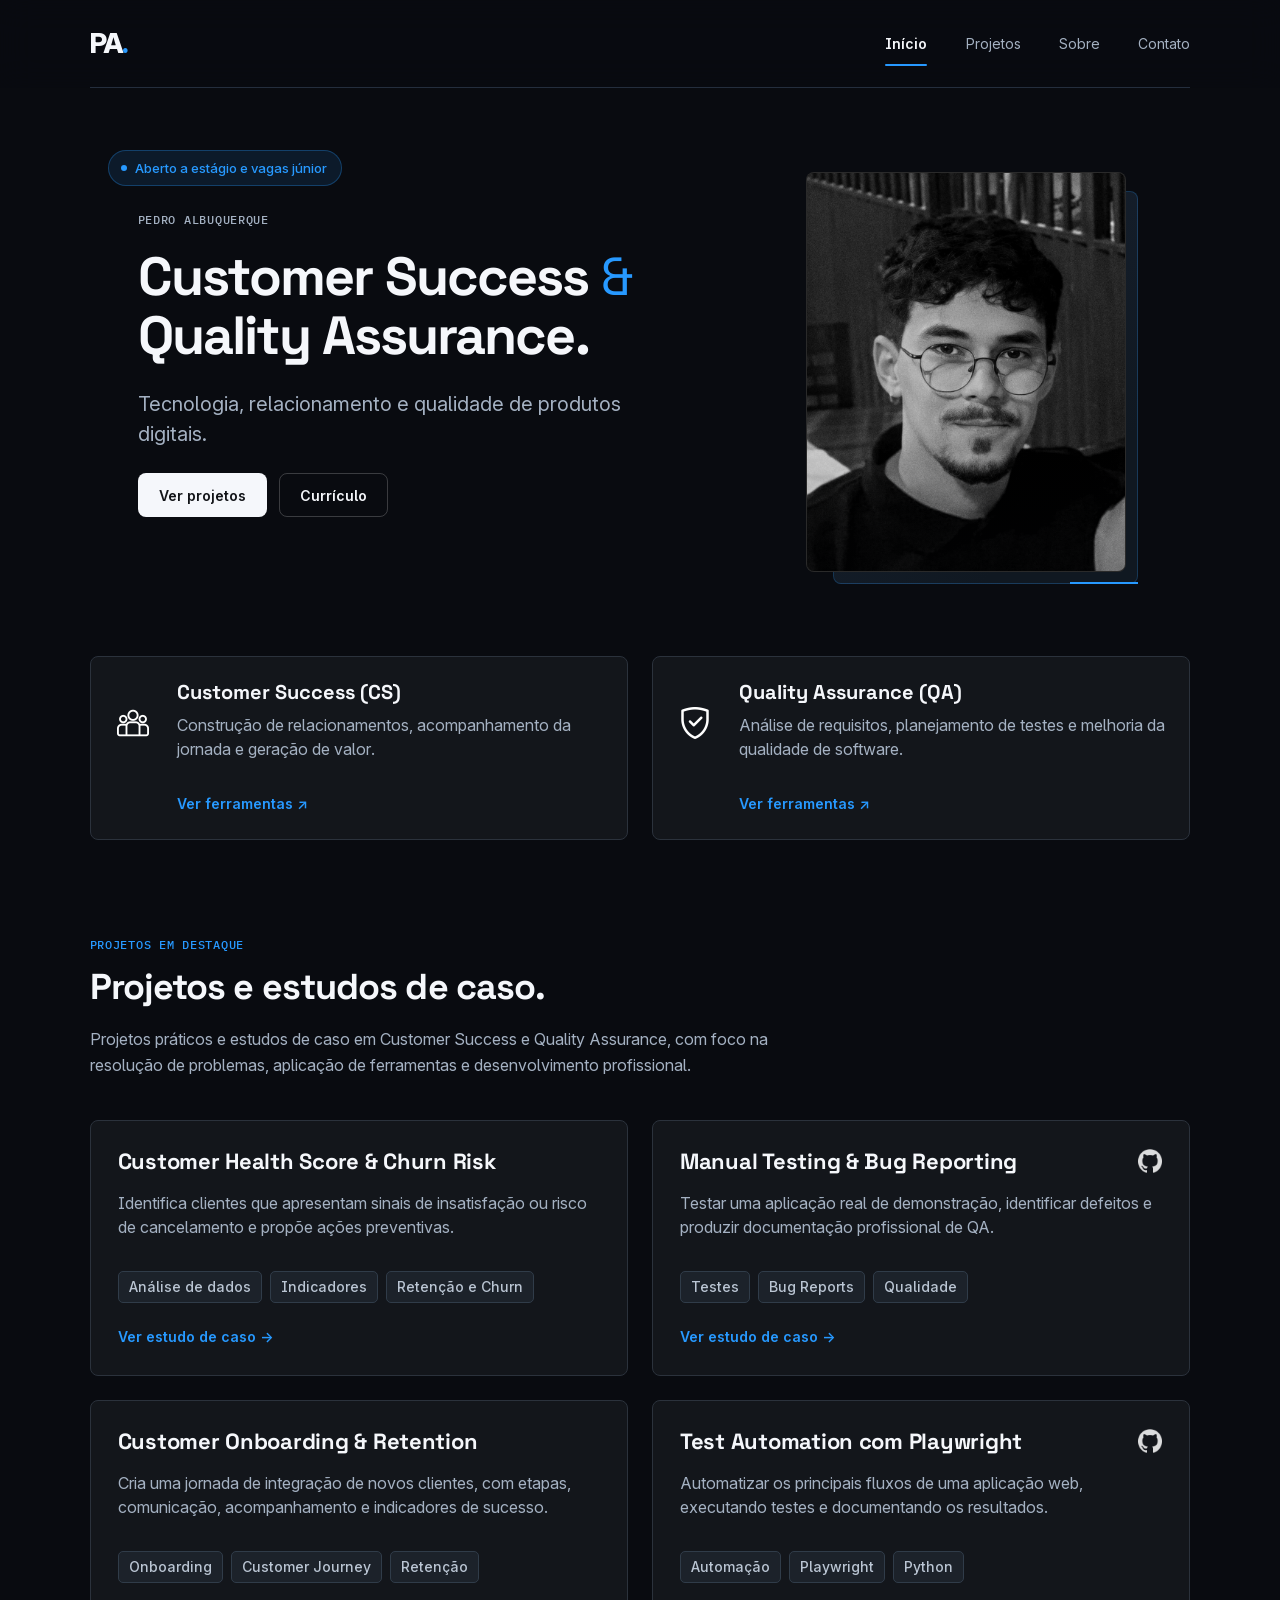
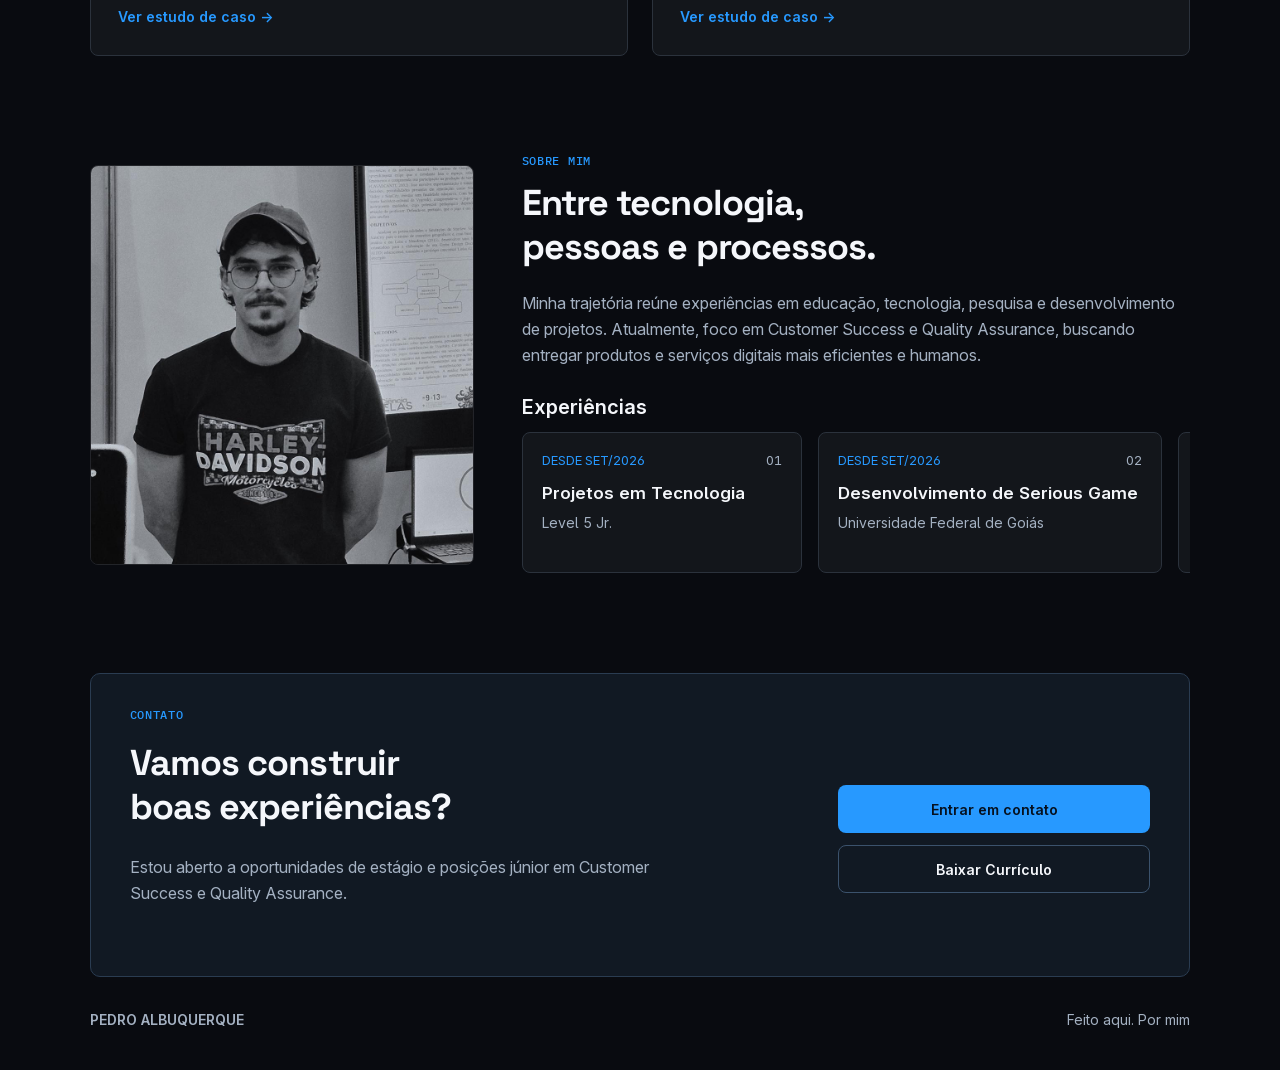
==== commit af7aeca7: "fix: ajusta logo secoes e download do curriculo" ====
--- a/index.html
+++ b/index.html
@@ -21,10 +21,10 @@
       </button>
       <nav id="site-navigation" aria-label="Navegação principal">
         <div class="nav-links">
-          <a href="#inicio" aria-current="location"><span>Início</span><span class="nav-index" aria-hidden="true">01</span></a>
-          <a href="#projetos"><span>Projetos</span><span class="nav-index" aria-hidden="true">02</span></a>
-          <a href="#sobre"><span>Sobre</span><span class="nav-index" aria-hidden="true">03</span></a>
-          <a href="#contato"><span>Contato</span><span class="nav-index" aria-hidden="true">04</span></a>
+          <a href="#inicio" aria-current="location"><span>Início</span></a>
+          <a href="#projetos"><span>Projetos</span></a>
+          <a href="#sobre"><span>Sobre</span></a>
+          <a href="#contato"><span>Contato</span></a>
         </div>
         <p class="mobile-nav-meta">CUSTOMER SUCCESS <span aria-hidden="true">/</span> QUALITY ASSURANCE</p>
       </nav>
@@ -35,12 +35,12 @@
     <section id="inicio" class="hero" aria-labelledby="hero-title">
       <p class="availability"><img src="assets/status.svg" alt="">Aberto a estágio e vagas júnior</p>
       <div class="hero-copy">
-        <p class="eyebrow hero-name">01 / Pedro Albuquerque</p>
+        <p class="eyebrow hero-name">Pedro Albuquerque</p>
         <h1 id="hero-title">Customer Success <span>&amp;</span><br>Quality Assurance.</h1>
         <p class="hero-description">Tecnologia, relacionamento e qualidade de produtos digitais.</p>
         <div class="actions">
           <a class="button button-light" href="#projetos">Ver projetos</a>
-          <a class="button button-outline" href="assets/curriculo-pedro-albuquerque.pdf" download>Currículo</a>
+          <a class="button button-outline" href="assets/curriculo-pedro-albuquerque.pdf" download="Pedro-Albuquerque-Curriculo.pdf" data-download-cv>Currículo</a>
         </div>
       </div>
       <div class="portrait">
@@ -83,7 +83,7 @@
       </article>
     </section>
     <section id="projetos" class="page-section" aria-labelledby="projects-title">
-      <p class="eyebrow">03 / Projetos em destaque</p>
+      <p class="eyebrow">Projetos em destaque</p>
       <h2 id="projects-title" class="section-title">Projetos e estudos de caso.</h2>
       <p class="section-intro">Projetos práticos e estudos de caso em Customer Success e Quality Assurance, com foco na resolução de problemas, aplicação de ferramentas e desenvolvimento profissional.</p>
       <div class="two-columns projects">
@@ -116,7 +116,7 @@
     </section>
     <section id="sobre" class="page-section about" aria-labelledby="about-title">
       <div class="about-copy">
-        <p class="eyebrow">04 / Sobre mim</p>
+        <p class="eyebrow">Sobre mim</p>
         <h2 id="about-title" class="section-title">Entre tecnologia,<br>pessoas e processos.</h2>
         <p class="about-description">Minha trajetória reúne experiências em educação, tecnologia, pesquisa e desenvolvimento de projetos. Atualmente, foco em Customer Success e Quality Assurance, buscando entregar produtos e serviços digitais mais eficientes e humanos.</p>
       </div>
@@ -172,13 +172,13 @@
     </section>
     <section id="contato" class="page-section contact" aria-labelledby="contact-title">
       <div>
-        <p class="eyebrow">05 / Contato</p>
+        <p class="eyebrow">Contato</p>
         <h2 id="contact-title" class="section-title">Vamos construir<br>boas experiências?</h2>
         <p>Estou aberto a oportunidades de estágio e posições júnior em Customer Success e Quality Assurance.</p>
       </div>
       <div class="contact-actions">
         <button class="button button-primary" id="open-contact" type="button">Entrar em contato</button>
-        <a class="button button-outline" href="assets/curriculo-pedro-albuquerque.pdf" download>Baixar Currículo</a>
+        <a class="button button-outline" href="assets/curriculo-pedro-albuquerque.pdf" download="Pedro-Albuquerque-Curriculo.pdf" data-download-cv>Baixar Currículo</a>
       </div>
     </section>
   </main>
--- a/styles.css
+++ b/styles.css
@@ -42,11 +42,12 @@
 .skip-link:focus { translate: 0; }
 .sticky-header { position: sticky; top: 0; z-index: 2; background: var(--background); }
 .site-header { display: flex; align-items: center; justify-content: space-between; gap: 12px; min-height: var(--header-height); border-bottom: 1px solid #242e3d; }
-.logo { font-family: var(--font-display); font-size: clamp(27px, 2.1vw, 31px); font-weight: 700; letter-spacing: -.09em; }
+/* Assinatura PA. em Inter ExtraBold, com kerning ajustado. */
+.logo { font-family: Inter, system-ui, sans-serif; font-size: clamp(27px, 2.1vw, 31px); font-weight: 800; letter-spacing: -.075em; }
 .logo span, .hero h1 span { color: var(--accent); }
 .site-header nav { display: block; }
 .site-header nav .nav-links { display: flex; align-items: center; gap: clamp(12px, 3vw, 44px); }
-.nav-index, .mobile-nav-meta, .menu-toggle, .menu-backdrop { display: none; }
+.mobile-nav-meta, .menu-toggle, .menu-backdrop { display: none; }
 .site-header nav a { position: relative; padding-block: 12px; color: var(--muted); font-size: 14px; }
 .site-header nav a:hover, .site-header nav a[aria-current] { color: var(--text); }
 .site-header nav a[aria-current] { font-weight: 600; }
@@ -339,8 +340,6 @@
   .site-header #site-navigation a[aria-current] { background: #152e48; color: var(--text); }
   .site-header #site-navigation a[aria-current]::after { display: none; }
   .site-header #site-navigation a:hover { background: #1a2938; color: var(--text); }
-  .nav-index { display: inline; color: #8696a9; font-size: 12px; font-variant-numeric: tabular-nums; letter-spacing: .08em; }
-  .site-header #site-navigation a[aria-current] .nav-index { color: var(--accent); }
   .mobile-nav-meta { display: block; margin-top: 8px; border-top: 1px solid #2a3848; padding: 16px 14px 8px; font-size: 10px; line-height: 1.6; font-weight: 600; letter-spacing: .09em; color: #9aacbf; }
   .mobile-nav-meta span { padding-inline: 5px; color: var(--accent); }
   .js .site-header #site-navigation {
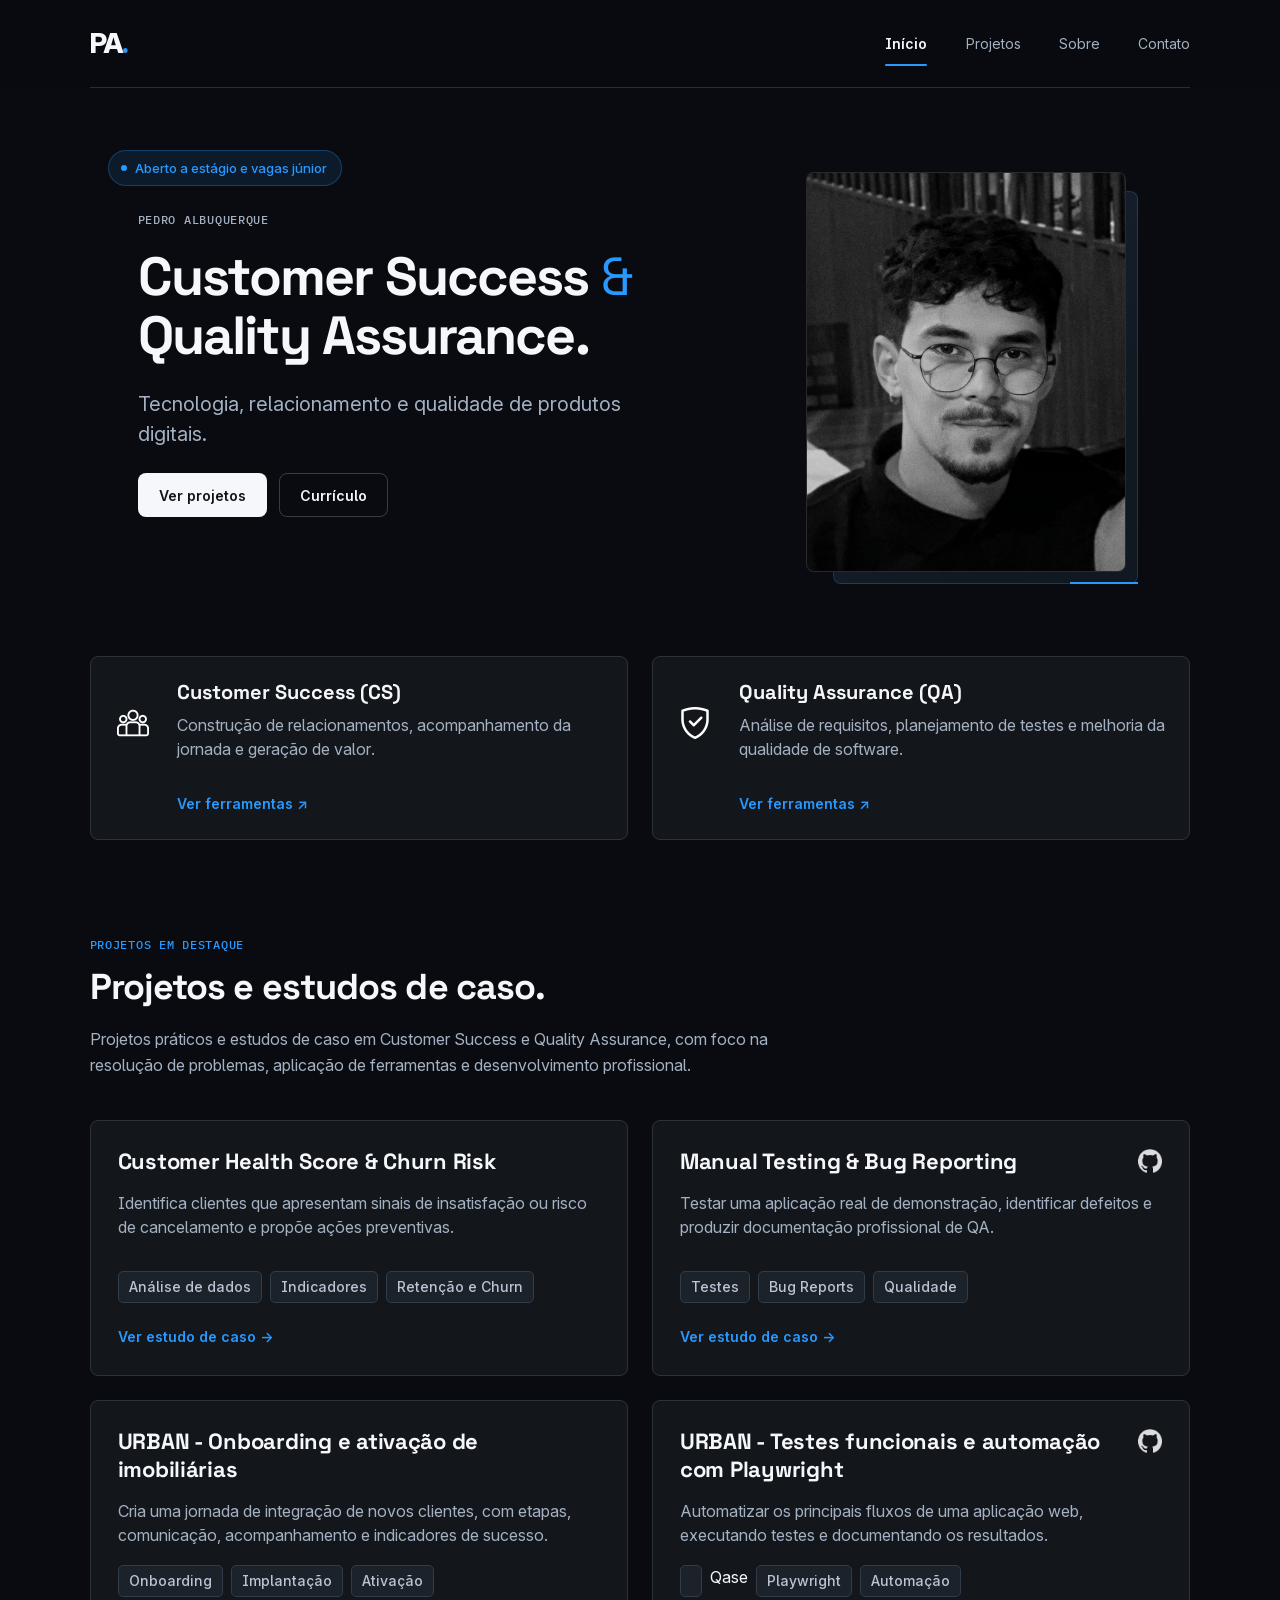
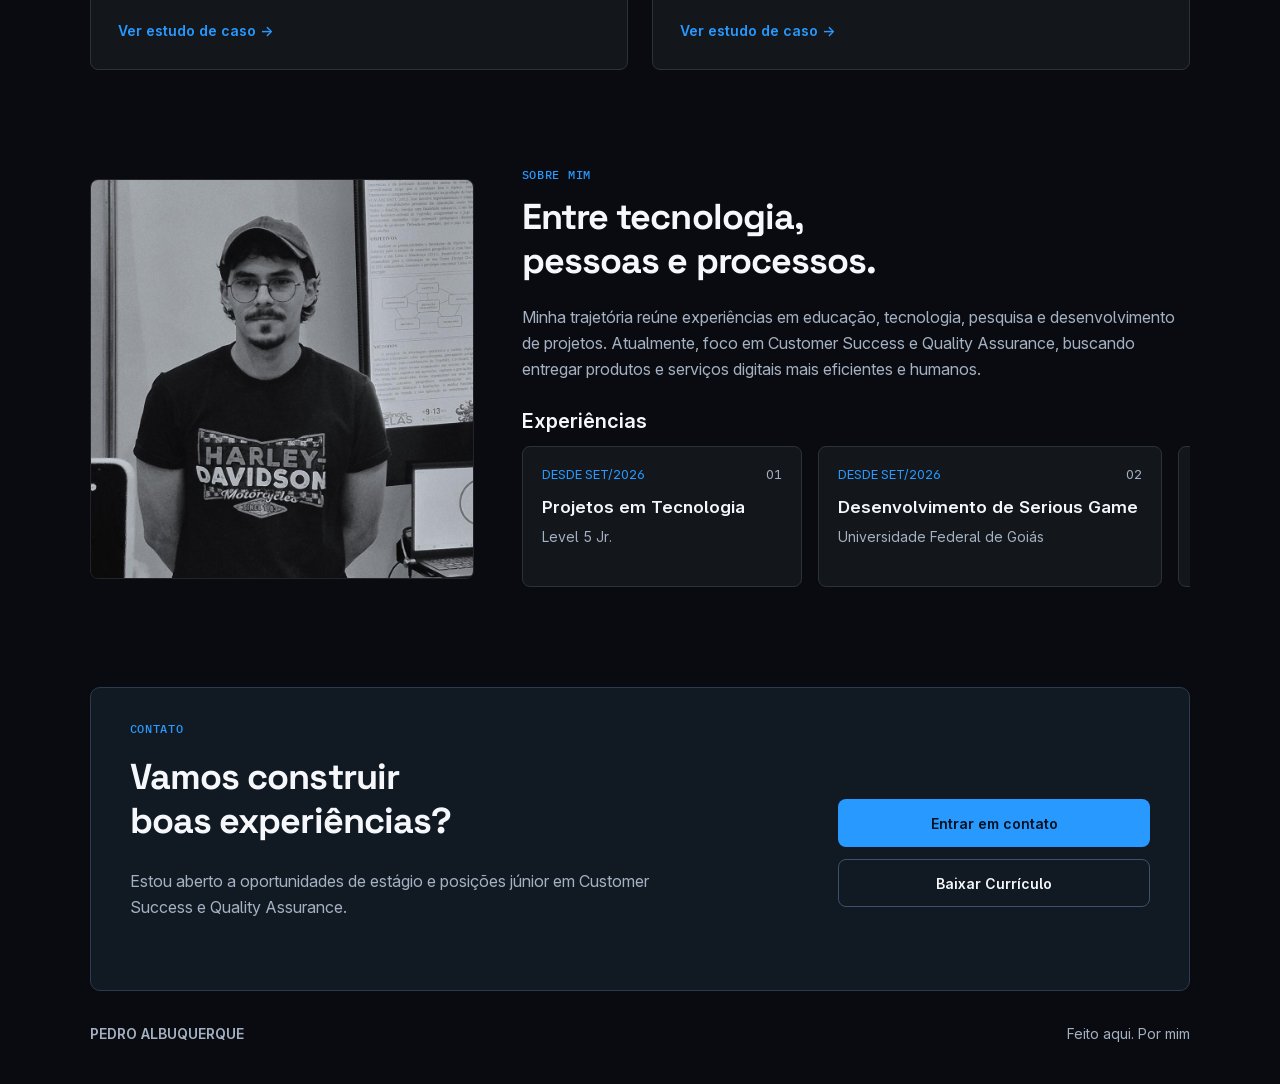
==== commit b6057d1f: "atualiza projetos" ====
--- a/index.html
+++ b/index.html
@@ -101,15 +101,15 @@
           <a class="text-button" href="estudos/testes-manuais.html" aria-label="Ver estudo de caso — Manual Testing &amp; Bug Reporting">Ver estudo de caso →</a>
         </article>
         <article class="project panel">
-          <div class="project-heading"><h3>Customer Onboarding &amp; Retention</h3></div>
+          <div class="project-heading"><h3><b>URBAN</b> - Onboarding e ativação de imobiliárias</h3></div>
           <p>Cria uma jornada de integração de novos clientes, com etapas, comunicação, acompanhamento e indicadores de sucesso.</p>
-          <ul class="tags"><li>Onboarding</li><li>Customer Journey</li><li>Retenção</li></ul>
+          <ul class="tags"><li>Onboarding</li><li>Implantação</li><li>Ativação</li></ul>
           <a class="text-button" href="estudos/onboarding.html" aria-label="Ver estudo de caso — Customer Onboarding &amp; Retention">Ver estudo de caso →</a>
         </article>
         <article class="project panel">
-          <div class="project-heading"><h3>Test Automation com Playwright</h3><img src="assets/github.png" width="24" height="24" alt=""></div>
+          <div class="project-heading"><h3><b>URBAN</b> - Testes funcionais e automação com Playwright</h3><img src="assets/github.png" width="24" height="24" alt=""></div>
           <p>Automatizar os principais fluxos de uma aplicação web, executando testes e documentando os resultados.</p>
-          <ul class="tags"><li>Automação</li><li>Playwright</li><li>Python</li></ul>
+          <ul class="tags"><li></li>Qase<li>Playwright</li><li>Automação</li></ul>
           <a class="text-button" href="estudos/automacao.html" aria-label="Ver estudo de caso — Test Automation com Playwright">Ver estudo de caso →</a>
         </article>
       </div>
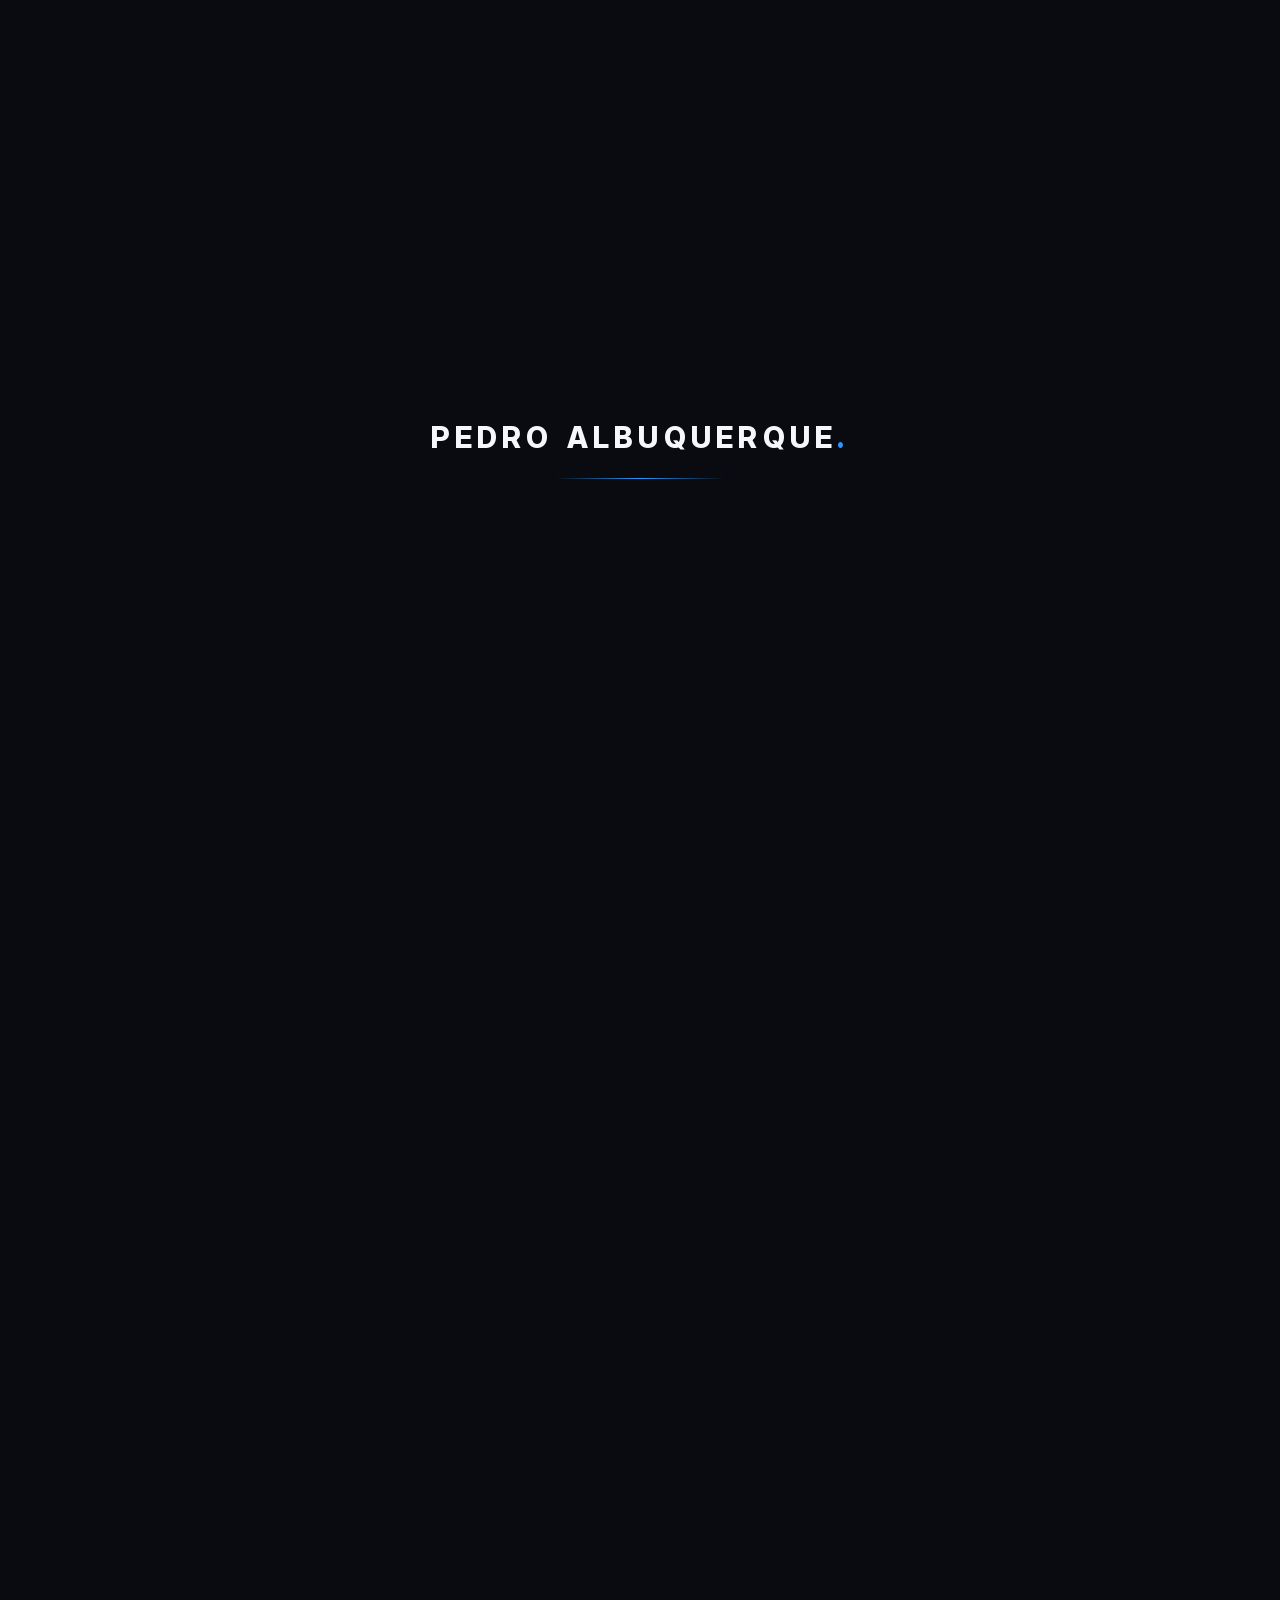
==== commit 5c1d3505: "style: refina hero e seção de CS e QA" ====
--- a/index.html
+++ b/index.html
@@ -9,9 +9,16 @@
   <link rel="preconnect" href="https://fonts.googleapis.com">
   <link rel="preconnect" href="https://fonts.gstatic.com" crossorigin>
   <link href="https://fonts.googleapis.com/css2?family=IBM+Plex+Mono:wght@500&amp;family=Space+Grotesk:wght@400;500;700&amp;display=swap" rel="stylesheet">
+  <link rel="icon" type="image/png" sizes="109x109" href="assets/favicon.png">
+  <link rel="apple-touch-icon" href="assets/favicon.png">
+  <script>document.documentElement.classList.add('intro-enabled');</script>
   <link rel="stylesheet" href="styles.css">
 </head>
 <body>
+  <div class="intro-screen" id="intro-screen" aria-label="Pedro Albuquerque — carregando portfólio" role="status">
+    <span class="intro-screen__name">PEDRO ALBUQUERQUE<span class="intro-screen__dot">.</span></span>
+    <span class="intro-screen__line" aria-hidden="true"></span>
+  </div>
   <a class="skip-link" href="#conteudo">Pular para o conteúdo</a>
   <header class="sticky-header">
     <div class="container site-header">
@@ -83,34 +90,23 @@
       </article>
     </section>
     <section id="projetos" class="page-section" aria-labelledby="projects-title">
-      <p class="eyebrow">Projetos em destaque</p>
-      <h2 id="projects-title" class="section-title">Projetos e estudos de caso.</h2>
-      <p class="section-intro">Projetos práticos e estudos de caso em Customer Success e Quality Assurance, com foco na resolução de problemas, aplicação de ferramentas e desenvolvimento profissional.</p>
+      <p class="eyebrow">Estudos de caso</p>
+      <h2 id="projects-title" class="section-title">Projetos selecionados.</h2>
+      <p class="section-intro">Dois estudos de caso desenvolvidos a partir da URBAN, uma plataforma de gestão imobiliária. Duas perspectivas complementares sobre a experiência do cliente e a qualidade do produto digital.</p>
       <div class="two-columns projects">
-
-        <article class="project panel">
-          <div class="project-heading"><h3>Customer Health Score &amp; Churn Risk</h3></div>
-          <p>Identifica clientes que apresentam sinais de insatisfação ou risco de cancelamento e propõe ações preventivas.</p>
-          <ul class="tags"><li>Análise de dados</li><li>Indicadores</li><li>Retenção e Churn</li></ul>
-          <a class="text-button" href="estudos/health-score.html" aria-label="Ver estudo de caso — Customer Health Score &amp; Churn Risk">Ver estudo de caso →</a>
+        <article class="project panel" aria-labelledby="project-cs-title">
+          <div class="project-meta"><span class="project-category">Customer Success</span><span>URBAN · SaaS B2B</span></div>
+          <div class="project-heading"><h3 id="project-cs-title">Implantação, Adoção e Sucesso do Cliente</h3></div>
+          <p>Estudo de caso sobre a estruturação da jornada pós-venda de uma plataforma de gestão imobiliária, com foco em onboarding, ativação, acompanhamento de indicadores e estratégias de retenção.</p>
+          <ul class="tags" aria-label="Temas do estudo"><li>Onboarding</li><li>Jornada do Cliente</li><li>Health Score</li><li>Retenção</li></ul>
+          <a class="text-button" href="estudos/onboarding.html" aria-label="Explorar estudo de caso de Customer Success da URBAN">Explorar projeto →</a>
         </article>
-        <article class="project panel">
-          <div class="project-heading"><h3>Manual Testing &amp; Bug Reporting</h3><img src="assets/github.png" width="24" height="24" alt=""></div>
-          <p>Testar uma aplicação real de demonstração, identificar defeitos e produzir documentação profissional de QA.</p>
-          <ul class="tags"><li>Testes</li><li>Bug Reports</li><li>Qualidade</li></ul>
-          <a class="text-button" href="estudos/testes-manuais.html" aria-label="Ver estudo de caso — Manual Testing &amp; Bug Reporting">Ver estudo de caso →</a>
-        </article>
-        <article class="project panel">
-          <div class="project-heading"><h3><b>URBAN</b> - Onboarding e ativação de imobiliárias</h3></div>
-          <p>Cria uma jornada de integração de novos clientes, com etapas, comunicação, acompanhamento e indicadores de sucesso.</p>
-          <ul class="tags"><li>Onboarding</li><li>Implantação</li><li>Ativação</li></ul>
-          <a class="text-button" href="estudos/onboarding.html" aria-label="Ver estudo de caso — Customer Onboarding &amp; Retention">Ver estudo de caso →</a>
-        </article>
-        <article class="project panel">
-          <div class="project-heading"><h3><b>URBAN</b> - Testes funcionais e automação com Playwright</h3><img src="assets/github.png" width="24" height="24" alt=""></div>
-          <p>Automatizar os principais fluxos de uma aplicação web, executando testes e documentando os resultados.</p>
-          <ul class="tags"><li></li>Qase<li>Playwright</li><li>Automação</li></ul>
-          <a class="text-button" href="estudos/automacao.html" aria-label="Ver estudo de caso — Test Automation com Playwright">Ver estudo de caso →</a>
+        <article class="project panel" aria-labelledby="project-qa-title">
+          <div class="project-meta"><span class="project-category">Quality Assurance</span><span>URBAN · Aplicação Web</span></div>
+          <div class="project-heading"><h3 id="project-qa-title">Estratégia de Testes e Qualidade de Software</h3></div>
+          <p>Estudo de caso sobre planejamento e execução de testes em uma aplicação de gestão imobiliária, com foco em análise de riscos, identificação de defeitos, rastreabilidade e automação de fluxos críticos.</p>
+          <ul class="tags" aria-label="Temas do estudo"><li>Testes Funcionais</li><li>Qase</li><li>Bug Tracking</li><li>Playwright</li></ul>
+          <a class="text-button" href="estudos/automacao.html" aria-label="Explorar estudo de caso de Quality Assurance da URBAN">Explorar projeto →</a>
         </article>
       </div>
     </section>
@@ -128,42 +124,42 @@
         <ul class="experience-list" id="experiencias" aria-labelledby="experience-title" tabindex="0">
 
           <li class="experience panel" style="--card-width: 280px">
-            <div><span>Desde set/2026</span><span aria-hidden="true">01</span></div>
+            <div><span>Desde set/2026</span></div>
             <h4>Projetos em Tecnologia</h4>
             <p>Level 5 Jr.</p>
           </li>
           <li class="experience panel" style="--card-width: 344px">
-            <div><span>Desde set/2026</span><span aria-hidden="true">02</span></div>
+            <div><span>Desde set/2026</span></div>
             <h4>Desenvolvimento de Serious Game</h4>
             <p>Universidade Federal de Goiás</p>
           </li>
           <li class="experience panel" style="--card-width: 336px">
-            <div><span>Fev/2026 – jul/2026</span><span aria-hidden="true">03</span></div>
+            <div><span>Fev/2026 – jul/2026</span></div>
             <h4>Professor de Inteligência Artificial</h4>
             <p>Grupo Salta Educação</p>
           </li>
           <li class="experience panel" style="--card-width: 280px">
-            <div><span>Jan/2026 – jul/2026</span><span aria-hidden="true">04</span></div>
+            <div><span>Jan/2026 – jul/2026</span></div>
             <h4>Diagramador</h4>
             <p>Grupo Salta Educação</p>
           </li>
           <li class="experience panel" style="--card-width: 280px">
-            <div><span>Maio/2025 – dez/2025</span><span aria-hidden="true">05</span></div>
+            <div><span>Maio/2025 – dez/2025</span></div>
             <h4>Apoio Pedagógico</h4>
             <p>Grupo Salta Educação</p>
           </li>
           <li class="experience panel" style="--card-width: 280px">
-            <div><span>Mar/2024 – set/2025</span><span aria-hidden="true">06</span></div>
+            <div><span>Mar/2024 – set/2025</span></div>
             <h4>Membro e Diretor</h4>
             <p>Gaia Consultoria Ambiental Jr.</p>
           </li>
           <li class="experience panel" style="--card-width: 328px">
-            <div><span></span><span aria-hidden="true">07</span></div>
+            <div><span>Jan/2024 – Jun/2024</span></div>
             <h4>Estágio em Geoprocessamento</h4>
             <p>Laboratório de Geoprocessamento – LAPIG</p>
           </li>
           <li class="experience panel" style="--card-width: 280px">
-            <div><span>Maio/2023 – ago/2024</span><span aria-hidden="true">08</span></div>
+            <div><span>Maio/2023 – ago/2024</span></div>
             <h4>Iniciação à Docência</h4>
             <p>Universidade Federal de Goiás</p>
           </li>
--- a/styles.css
+++ b/styles.css
@@ -54,7 +54,9 @@
 .site-header nav a[aria-current]::after { content: ""; position: absolute; inset: auto 0 0; height: 2px; border-radius: 1px; background: var(--accent); }
 
 .hero { position: relative; display: grid; grid-template-columns: minmax(0, 1fr) minmax(0, 320px); align-items: start; gap: 32px; min-height: 413px; margin-top: 80px; padding: 4px clamp(12px, 5vw, 78px) 0 clamp(12px, 3.75vw, 54px); }
-.availability { position: absolute; top: -18px; left: 18px; display: flex; align-items: center; gap: 8px; width: fit-content; padding: 8px 14px 8px 12px; border: 1px solid rgb(39 153 255 / 30%); border-radius: 100px; background: rgb(39 153 255 / 11%); color: var(--accent); font-size: 13px; font-weight: 500; line-height: 18px; }
+.availability { position: absolute; top: -18px; left: 18px; display: flex; align-items: center; gap: 8px; width: fit-content; padding: 8px 14px 8px 12px; border: 1px solid rgb(39 153 255 / 30%); border-radius: 100px; background: rgb(39 153 255 / 11%); color: var(--accent); font-size: 13px; font-weight: 500; line-height: 18px; animation: availability-pulse 2.6s ease-in-out infinite; box-shadow: 0 0 0 0 rgb(39 153 255 / 0%); }
+.availability img { animation: availability-dot-pulse 2.6s ease-in-out infinite; }
+.availability:hover { transform: translateY(-1px); }
 .hero-copy { padding-top: 39px; }
 .eyebrow { color: var(--accent); font-family: var(--font-mono); font-size: 12px; font-weight: 500; line-height: 18px; letter-spacing: .06em; text-transform: uppercase; }
 .hero-name { color: var(--muted); margin-bottom: 18px; }
@@ -68,7 +70,7 @@
 .button-primary { background: var(--accent); color: var(--accent-ink); }
 .button:hover { filter: brightness(1.12); box-shadow: 0 0 0 1px var(--accent); }
 /* Retrato editorial: sem a moldura azul chapada. A foto original permanece intacta. */
-.portrait { position: relative; justify-self: end; width: min(100%, 320px); aspect-ratio: 4 / 5; isolation: isolate; }
+.portrait { position: relative; justify-self: end; width: min(100%, 320px); aspect-ratio: 4 / 5; isolation: isolate; cursor: pointer; }
 .portrait::before {
   content: "";
   position: absolute;
@@ -78,15 +80,11 @@
   border-radius: 8px;
   background: linear-gradient(135deg, #192434, #101821 78%);
 }
-.portrait::after {
-  content: "";
-  position: absolute;
-  right: -12px;
-  bottom: -12px;
-  width: 68px;
-  height: 2px;
-  background: var(--accent);
-}
+.portrait::after { display: none; }
+.portrait::before, .portrait-crop, .portrait img { transition: transform 380ms cubic-bezier(.2,.8,.2,1), box-shadow 380ms ease, border-color 380ms ease, filter 380ms ease; }
+.portrait:hover::before, .portrait:focus-within::before { transform: translate(10px, 10px); border-color: rgb(39 153 255 / 38%); box-shadow: 0 16px 36px rgb(4 10 18 / 34%); }
+.portrait:hover .portrait-crop, .portrait:focus-within .portrait-crop { transform: translate(-4px, -4px); border-color: rgb(255 255 255 / 12%); box-shadow: 0 20px 48px rgb(3 8 15 / 42%); }
+.portrait:hover img, .portrait:focus-within img { transform: scale(1.03); filter: grayscale(.88) contrast(1.06); }
 .portrait-crop { position: absolute; inset: 0; overflow: hidden; border: 1px solid #ffffff16; border-radius: 8px; background: #161616; }
 .portrait-crop::after { content: ""; position: absolute; inset: 0; pointer-events: none; background: linear-gradient(to bottom, transparent 65%, rgb(9 11 16 / 16%)); }
 .portrait img { display: block; width: 100%; height: 100%; object-fit: cover; object-position: 50% 45%; filter: grayscale(1) contrast(1.035); }
@@ -98,7 +96,8 @@
 .area-inner { display: grid; min-height: 184px; transform-style: preserve-3d; transition: transform .45s ease; }
 .area.is-flipped .area-inner { transform: rotateY(180deg); }
 .area-front, .area-back { grid-area: 1 / 1; backface-visibility: hidden; cursor: pointer; }
-.area-front { cursor: pointer; position: relative; display: flex; flex-direction: column; align-items: flex-start; padding: 22px 24px 16px 86px; }
+.area-front { cursor: pointer; position: relative; display: flex; flex-direction: column; align-items: flex-start; padding: 22px 24px 16px 86px; background: transparent; border: 0; box-shadow: none; }
+.area-front:hover, .area-front:focus-within { background: transparent; border-color: transparent; box-shadow: none; }
 .area-front img { position: absolute; top: 50px; left: 26px; filter: grayscale(1) brightness(1.7); }
 .area-front h2 { font-family: var(--font-display); font-size: 20px; line-height: 26px; }
 .area-front p { margin: 8px 0 12px; color: var(--muted); }
@@ -135,9 +134,8 @@
 .experience-list { display: flex; gap: 16px; overflow-x: auto; scroll-snap-type: x proximity; scrollbar-width: none; padding-bottom: 4px; overscroll-behavior-x: contain; cursor: grab; }
 .experience-list::-webkit-scrollbar { display: none; }
 .experience { flex: 0 0 min(var(--card-width), 92%); min-height: 128px; padding: 18px 19px; scroll-snap-align: start; }
-.experience > div { display: flex; justify-content: space-between; gap: 8px; color: var(--accent); font-size: 13px; min-height: 20px; }
+.experience > div { display: flex; justify-content: flex-start; gap: 8px; color: var(--accent); font-size: 13px; min-height: 20px; }
 .experience > div span:first-child { text-transform: uppercase; }
-.experience > div span:last-child { color: var(--muted); }
 .experience h4 { margin-top: 10px; font-size: 17px; font-weight: 600; }
 .experience p { margin-top: 6px; color: var(--muted); font-size: 14px; }
 
@@ -292,6 +290,10 @@
   .reveal.is-visible {
     animation: reveal-arrive 630ms cubic-bezier(.2,.8,.2,1) backwards;
     animation-delay: var(--reveal-delay, 0ms);
+  }
+  /* A entrada não deve substituir a pulsação permanente do selo. */
+  .availability.reveal.is-visible {
+    animation: availability-pulse 2.6s ease-in-out infinite;
   }
   @keyframes reveal-arrive {
     from { opacity: .25; transform: translateY(14px); }
@@ -400,3 +402,95 @@
   html, .experience-list { scroll-behavior: auto; }
   *, *::before, *::after { animation-duration: .01ms !important; animation-iteration-count: 1 !important; transition-duration: .01ms !important; transition-delay: 0ms !important; }
 }
+
+/* Abertura editorial: só existe quando o JavaScript está ativo. */
+.intro-screen { display: none; }
+.intro-enabled .intro-screen {
+  display: flex; position: fixed; inset: 0; z-index: 9999;
+  align-items: center; justify-content: center; flex-direction: column;
+  gap: 23px; padding: 24px; background: #090b10;
+  color: #f5f7fb; opacity: 1; visibility: visible;
+  transition: opacity 700ms cubic-bezier(.22,1,.36,1), visibility 700ms;
+}
+.intro-screen__name {
+  font-family: Inter, system-ui, sans-serif; font-size: clamp(16px, 3vw, 29px);
+  font-weight: 800; letter-spacing: .18em; line-height: 1.2; text-align: center;
+  animation: intro-name-in 900ms cubic-bezier(.2,.8,.2,1) both;
+}
+.intro-screen__dot { color: var(--accent); }
+.intro-screen__line { display: block; width: min(170px,40vw); height: 1px;
+  background: linear-gradient(90deg, transparent, var(--accent), transparent);
+  transform-origin: center; animation: intro-line-in 1700ms ease-out both; }
+.intro-enabled body { overflow: hidden; }
+.intro-enabled .sticky-header, .intro-enabled main, .intro-enabled .site-footer {
+  opacity: 0; transform: translateY(12px);
+}
+.intro-finished body { overflow: auto; }
+.intro-finished .intro-screen { opacity: 0; visibility: hidden; pointer-events: none; }
+.intro-finished .sticky-header, .intro-finished main, .intro-finished .site-footer {
+  opacity: 1; transform: translateY(0);
+  transition: opacity 850ms cubic-bezier(.2,.8,.2,1), transform 850ms cubic-bezier(.2,.8,.2,1);
+}
+@keyframes intro-name-in { from { opacity: 0; transform: translateY(18px); filter: blur(5px); } to { opacity: 1; transform: translateY(0); filter: blur(0); } }
+@keyframes intro-line-in { 0% { opacity: 0; transform: scaleX(0); } 35% { opacity: .8; } 100% { opacity: 1; transform: scaleX(1); } }
+@media (prefers-reduced-motion: reduce) {
+  .intro-enabled .intro-screen { display: none; }
+  .intro-enabled .sticky-header, .intro-enabled main, .intro-enabled .site-footer { opacity: 1; transform: none; }
+  .intro-enabled body { overflow: auto; }
+}
+
+/* Metadados editoriais dos dois estudos de caso URBAN. */
+.project-meta { display: flex; align-items: center; justify-content: space-between; flex-wrap: wrap; gap: 10px 16px; width: 100%; margin-bottom: 20px; color: var(--muted); font-size: 12px; letter-spacing: .035em; }
+.project-category { color: #9bcfff; font-weight: 700; letter-spacing: .075em; text-transform: uppercase; }
+.project-heading h3 { font-size: clamp(20px, 2vw, 24px); line-height: 1.3; text-wrap: balance; }
+.project .tags { margin-top: auto; }
+.project .text-button { margin-top: 22px; }
+@media (max-width: 48rem) { .project-meta { margin-bottom: 16px; } }
+@keyframes availability-pulse {
+  0%, 100% { box-shadow: 0 0 0 0 rgb(39 153 255 / 0%), 0 0 0 1px rgb(39 153 255 / 0%); }
+  50% { box-shadow: 0 0 0 9px rgb(39 153 255 / 10%), 0 0 0 1px rgb(39 153 255 / 18%); }
+}
+@keyframes availability-dot-pulse {
+  0%, 100% { transform: scale(1); opacity: .92; }
+  50% { transform: scale(1.16); opacity: 1; }
+}
+
+
+
+/* OPÇÃO 2 — composição em linhas: estrutura editorial sem aparência de card. */
+.areas { column-gap: clamp(20px, 3.5vw, 54px); row-gap: 20px; margin-top: 76px; }
+.area-inner { min-height: 158px; }
+.area-front {
+  display: grid; position: relative;
+  grid-template-columns: 38px minmax(0, 1fr) auto;
+  grid-template-rows: auto auto 1fr; align-content: center;
+  column-gap: 22px; row-gap: 6px;
+  min-width: 0; padding: 18px 0 21px;
+  background: transparent; border: 0; border-bottom: 1px solid #343c48;
+  border-radius: 0; box-shadow: none;
+  transition: border-color 260ms ease;
+}
+.area-front img { position: static; grid-column: 1; grid-row: 1 / 3; align-self: center; width: 34px; height: 34px; filter: grayscale(1) brightness(1.7); }
+.area-front h2 { grid-column: 2; grid-row: 1; align-self: end; font-size: clamp(18px, 1.6vw, 21px); line-height: 1.35; }
+.area-front p { grid-column: 2; grid-row: 2; margin: 0; max-width: 45ch; font-size: 14px; line-height: 1.65; }
+.area-front .text-button { grid-column: 3; grid-row: 1 / 3; align-self: center; margin: 0; font-size: 0; min-width: 42px; justify-content: flex-end; }
+.area-front .text-button::after { content: '↗'; font-size: 24px; line-height: 1; font-weight: 400; }
+.area-front .text-button:focus-visible { outline: 2px solid var(--accent); outline-offset: 5px; border-radius: 2px; }
+.area-front:hover, .area-front:focus-within { background: transparent; border-color: #4887be; box-shadow: none; }
+.area-front:hover .text-button::after, .area-front:focus-within .text-button::after { transform: translate(2px, -2px); }
+.area-front .text-button::after { transition: transform 220ms ease; }
+.area-back { border-radius: 8px; }
+@media (max-width: 57rem) {
+  .areas { gap: 18px; }
+  .area-inner { min-height: 180px; }
+  .area-front { display: grid; grid-template-columns: 33px minmax(0,1fr) 25px; grid-template-rows: auto auto 1fr; column-gap: 12px; row-gap: 6px; padding: 15px 0 18px; }
+  .area-front img { grid-column: 1; grid-row: 1 / 3; width: 30px; height: 30px; }
+  .area-front h2 { grid-column: 2; grid-row: 1; }
+  .area-front p { grid-column: 2; grid-row: 2; }
+  .area-front .text-button { grid-column: 3; grid-row: 1 / 3; min-width: 26px; padding: 0; }
+}
+@media (max-width: 44rem) {
+  .area-inner { min-height: 124px; }
+  .area-front { padding: 18px 0; }
+}
+@media (prefers-reduced-motion: reduce) { .area-front .text-button::after { transition: none; } }
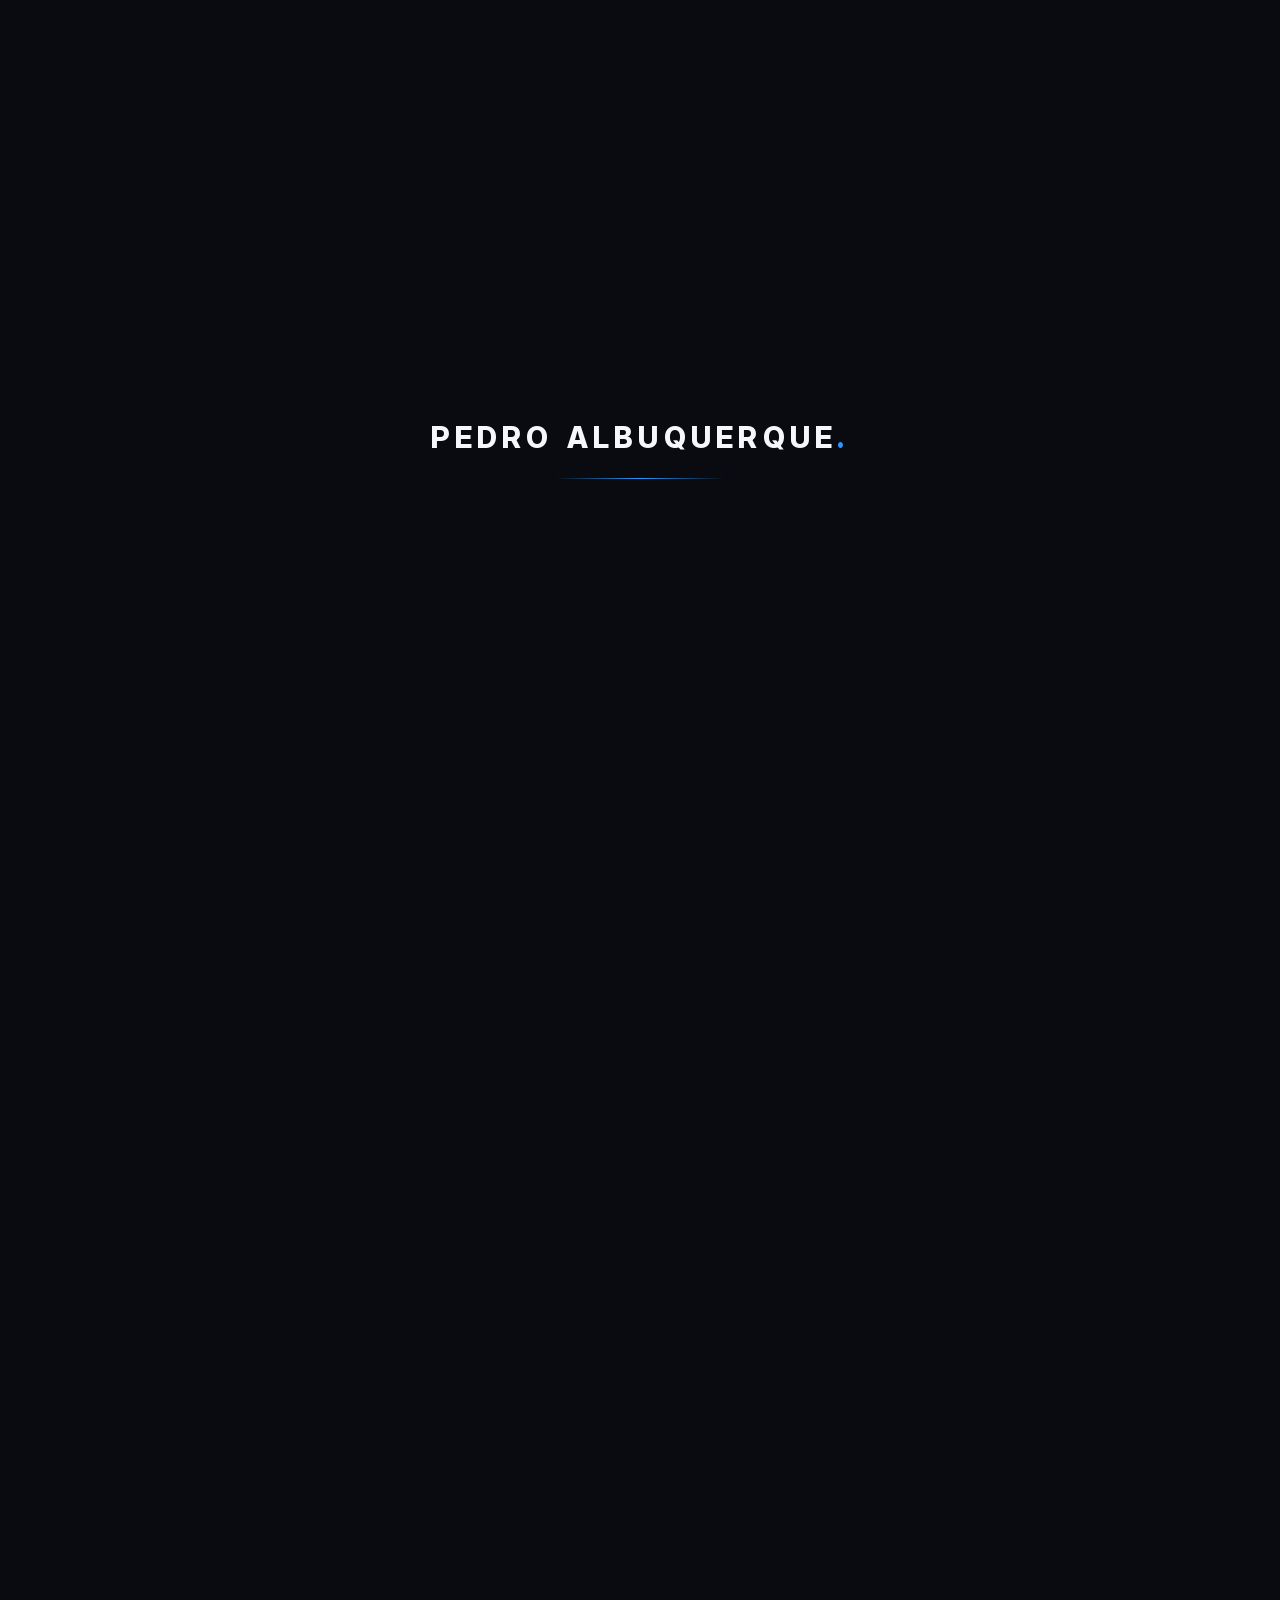
==== commit 4b54c041: "feat: atualiza a apresentação do portfólio e destaca o URBAN" ====
--- a/index.html
+++ b/index.html
@@ -40,15 +40,15 @@
   <div class="menu-backdrop" id="menu-backdrop" aria-hidden="true"></div>
   <main id="conteudo" class="container">
     <section id="inicio" class="hero" aria-labelledby="hero-title">
-      <p class="availability"><img src="assets/status.svg" alt="">Aberto a estágio e vagas júnior</p>
       <div class="hero-copy">
-        <p class="eyebrow hero-name">Pedro Albuquerque</p>
-        <h1 id="hero-title">Customer Success <span>&amp;</span><br>Quality Assurance.</h1>
-        <p class="hero-description">Tecnologia, relacionamento e qualidade de produtos digitais.</p>
+        <h1 id="hero-title">Pedro<br>Albuquerque<span>.</span></h1>
+        <p class="hero-role">Customer Success &amp; Quality Assurance</p>
+        <p class="hero-description">Estudo a jornada de quem usa produtos digitais e transformo dificuldades de uso em cenários de teste.</p>
         <div class="actions">
-          <a class="button button-light" href="#projetos">Ver projetos</a>
-          <a class="button button-outline" href="assets/curriculo-pedro-albuquerque.pdf" download="Pedro-Albuquerque-Curriculo.pdf" data-download-cv>Currículo</a>
-        </div>
+          <a class="button button-light" href="#projetos">Ver projetos <span aria-hidden="true">↗</span></a>
+          <a class="button button-outline" href="assets/curriculo-pedro-albuquerque.pdf" download="Pedro-Albuquerque-Curriculo.pdf" data-download-cv>Baixar currículo <span aria-hidden="true">↓</span></a>
+        </div>
+        <p class="hero-status">Disponível para estágio e vagas júnior</p>
       </div>
       <div class="portrait">
         <div class="portrait-crop"><img src="assets/retrato.jpg" alt="Retrato de Pedro Albuquerque" width="1080" height="1080"></div>
@@ -92,7 +92,15 @@
     <section id="projetos" class="page-section" aria-labelledby="projects-title">
       <p class="eyebrow">Estudos de caso</p>
       <h2 id="projects-title" class="section-title">Projetos selecionados.</h2>
-      <p class="section-intro">Dois estudos de caso desenvolvidos a partir da URBAN, uma plataforma de gestão imobiliária. Duas perspectivas complementares sobre a experiência do cliente e a qualidade do produto digital.</p>
+      <article class="urban-feature" aria-labelledby="urban-title">
+        <div>
+          <p class="eyebrow">Projeto em destaque</p>
+          <h3 id="urban-title">URBAN</h3>
+          <p class="urban-subtitle">Gestão imobiliária</p>
+          <p class="urban-summary">Do onboarding aos testes funcionais, acompanhe os dois estudos de caso da plataforma.</p>
+        </div>
+        <img src="assets/urban-dashboard.png" alt="Dashboard da plataforma de gestão imobiliária URBAN" width="1422" height="800" loading="lazy">
+      </article>
       <div class="two-columns projects">
         <article class="project panel" aria-labelledby="project-cs-title">
           <div class="project-meta"><span class="project-category">Customer Success</span><span>URBAN · SaaS B2B</span></div>
--- a/styles.css
+++ b/styles.css
@@ -53,42 +53,31 @@
 .site-header nav a[aria-current] { font-weight: 600; }
 .site-header nav a[aria-current]::after { content: ""; position: absolute; inset: auto 0 0; height: 2px; border-radius: 1px; background: var(--accent); }
 
-.hero { position: relative; display: grid; grid-template-columns: minmax(0, 1fr) minmax(0, 320px); align-items: start; gap: 32px; min-height: 413px; margin-top: 80px; padding: 4px clamp(12px, 5vw, 78px) 0 clamp(12px, 3.75vw, 54px); }
-.availability { position: absolute; top: -18px; left: 18px; display: flex; align-items: center; gap: 8px; width: fit-content; padding: 8px 14px 8px 12px; border: 1px solid rgb(39 153 255 / 30%); border-radius: 100px; background: rgb(39 153 255 / 11%); color: var(--accent); font-size: 13px; font-weight: 500; line-height: 18px; animation: availability-pulse 2.6s ease-in-out infinite; box-shadow: 0 0 0 0 rgb(39 153 255 / 0%); }
-.availability img { animation: availability-dot-pulse 2.6s ease-in-out infinite; }
-.availability:hover { transform: translateY(-1px); }
-.hero-copy { padding-top: 39px; }
 .eyebrow { color: var(--accent); font-family: var(--font-mono); font-size: 12px; font-weight: 500; line-height: 18px; letter-spacing: .06em; text-transform: uppercase; }
-.hero-name { color: var(--muted); margin-bottom: 18px; }
-.hero h1 { font-family: var(--font-display); font-size: clamp(34px, 4.2vw, 60px); font-weight: 700; line-height: 1.1; letter-spacing: -.035em; }
-.hero h1 span { font-weight: 400; }
-.hero-description { max-width: 500px; margin-top: 24px; color: var(--muted); font-size: 20px; line-height: 30px; }
 .actions { display: flex; flex-wrap: wrap; gap: 12px; margin-top: 24px; }
 .button { display: inline-flex; align-items: center; justify-content: center; min-height: 44px; padding: 10px 20px; border: 1px solid transparent; border-radius: 8px; font-size: 14px; font-weight: 600; }
 .button-light { background: var(--text); color: #121418; }
 .button-outline { border-color: #ffffff33; background: transparent; }
 .button-primary { background: var(--accent); color: var(--accent-ink); }
 .button:hover { filter: brightness(1.12); box-shadow: 0 0 0 1px var(--accent); }
-/* Retrato editorial: sem a moldura azul chapada. A foto original permanece intacta. */
-.portrait { position: relative; justify-self: end; width: min(100%, 320px); aspect-ratio: 4 / 5; isolation: isolate; cursor: pointer; }
-.portrait::before {
-  content: "";
-  position: absolute;
-  z-index: -1;
-  inset: 19px -12px -12px 27px;
-  border: 1px solid rgb(39 153 255 / 22%);
-  border-radius: 8px;
-  background: linear-gradient(135deg, #192434, #101821 78%);
-}
-.portrait::after { display: none; }
-.portrait::before, .portrait-crop, .portrait img { transition: transform 380ms cubic-bezier(.2,.8,.2,1), box-shadow 380ms ease, border-color 380ms ease, filter 380ms ease; }
-.portrait:hover::before, .portrait:focus-within::before { transform: translate(10px, 10px); border-color: rgb(39 153 255 / 38%); box-shadow: 0 16px 36px rgb(4 10 18 / 34%); }
-.portrait:hover .portrait-crop, .portrait:focus-within .portrait-crop { transform: translate(-4px, -4px); border-color: rgb(255 255 255 / 12%); box-shadow: 0 20px 48px rgb(3 8 15 / 42%); }
-.portrait:hover img, .portrait:focus-within img { transform: scale(1.03); filter: grayscale(.88) contrast(1.06); }
-.portrait-crop { position: absolute; inset: 0; overflow: hidden; border: 1px solid #ffffff16; border-radius: 8px; background: #161616; }
-.portrait-crop::after { content: ""; position: absolute; inset: 0; pointer-events: none; background: linear-gradient(to bottom, transparent 65%, rgb(9 11 16 / 16%)); }
-.portrait img { display: block; width: 100%; height: 100%; object-fit: cover; object-position: 50% 45%; filter: grayscale(1) contrast(1.035); }
-
+/* Apresentação e retrato */
+.hero { display: grid; grid-template-columns: minmax(0, 1fr) minmax(0, 32%); align-items: center; gap: clamp(24px, 5vw, 78px); margin-top: clamp(38px, 5vw, 76px); }
+.hero h1 { font: 750 clamp(3.3rem, 6.7vw, 6rem)/.94 Inter, sans-serif; letter-spacing: -.06em; }
+.hero-role { margin-top: 22px; font-size: clamp(1.15rem, 2.2vw, 2rem); font-weight: 600; line-height: 1.2; letter-spacing: -.035em; }
+.hero-description, .urban-summary { max-width: 54ch; margin-top: 13px; color: var(--muted); font-size: clamp(1rem, 1.35vw, 1.2rem); }
+.hero-status { margin-top: 15px; color: var(--muted); font-size: .875rem; }
+.portrait { width: 100%; max-width: 360px; justify-self: center; }
+.portrait img { width: 100%; height: auto; aspect-ratio: 4 / 5; object-fit: cover; object-position: 50% 45%; filter: grayscale(1); }
+.urban-feature { display: grid; grid-template-columns: minmax(0, .8fr) minmax(0, 1.2fr); gap: clamp(24px, 5vw, 72px); align-items: center; margin-top: 36px; padding-block: clamp(24px, 3vw, 40px); border-block: 1px solid var(--border); }
+.urban-feature h3 { margin-top: 16px; font: 750 clamp(2.8rem, 5vw, 4.75rem)/1 Inter, sans-serif; letter-spacing: -.055em; }
+.urban-subtitle { margin-top: 6px; font-size: clamp(1.2rem, 2vw, 1.7rem); font-weight: 550; }
+.urban-feature img { width: 100%; height: auto; border-radius: 6px; }
+@media (max-width: 44rem) {
+  .hero, .urban-feature { grid-template-columns: minmax(0, 1fr); }
+  .hero h1 { font-size: clamp(2.65rem, 11vw, 4.5rem); }
+  .portrait { justify-self: start; max-width: 280px; }
+  .portrait img { aspect-ratio: 5 / 4; object-position: 50% 38%; }
+}
 .two-columns { display: grid; grid-template-columns: repeat(2, minmax(0, 1fr)); gap: 24px; }
 .areas { margin-top: 75px; }
 .panel { background: var(--surface); border: 1px solid var(--border); border-radius: 8px; }
@@ -193,14 +182,6 @@
 
 @media (max-width: 74rem) {
   .container { width: calc(100% - clamp(32px, 7vw, 80px)); }
-  .hero {
-    grid-template-columns: minmax(0, 1fr) minmax(0, 30%);
-    min-height: auto;
-    gap: clamp(20px, 4vw, 48px);
-    padding: 4px 10px 10px 12px;
-  }
-  .hero h1 { font-size: clamp(32px, 4.65vw, 55px); }
-  .availability { left: 12px; }
   .about { grid-template-columns: minmax(0, 30%) minmax(0, 1fr); column-gap: 32px; }
   .contact { grid-template-columns: minmax(0, 1fr) minmax(0, 32%); }
   .areas, .page-section { margin-top: clamp(48px, 7vw, 84px); }
@@ -218,7 +199,6 @@
   .about { column-gap: 24px; }
   .about-photo { align-self: start; }
   .contact { min-height: auto; padding: 28px; }
-  .hero-description { font-size: 18px; line-height: 1.5; margin-top: 16px; }
 }
 @media (max-width: 44rem) {
   .areas, .projects, .about, .contact { grid-template-columns: minmax(0, 1fr); }
@@ -234,13 +214,6 @@
 }
 @media (max-width: 36rem) {
   :root { --header-height: 60px; }
-  .hero { grid-template-columns: minmax(0, 1fr); margin-top: 28px; padding: 0 0 9px; gap: 20px; }
-  .availability { position: static; }
-  .hero-copy { padding: 0; }
-  .hero-name { margin-bottom: 10px; }
-  .hero h1 { font-size: clamp(1.65rem, 8.1vw, 2.8rem); }
-  .portrait { justify-self: center; width: min(68%, 240px); margin: 10px 12px 10px 0; }
-  .hero-description { max-width: 34ch; }
   .actions { margin-top: 20px; }
   .contact { padding: 22px; gap: 24px; }
   .contact-actions { grid-template-columns: 1fr; }
@@ -252,7 +225,6 @@
 }
 @media (max-height: 32rem) and (orientation: landscape) {
   :root { --header-height: 52px; }
-  .hero { margin-top: 36px; }
   .contact-dialog { padding-block: 18px; }
 }
 
@@ -290,10 +262,6 @@
   .reveal.is-visible {
     animation: reveal-arrive 630ms cubic-bezier(.2,.8,.2,1) backwards;
     animation-delay: var(--reveal-delay, 0ms);
-  }
-  /* A entrada não deve substituir a pulsação permanente do selo. */
-  .availability.reveal.is-visible {
-    animation: availability-pulse 2.6s ease-in-out infinite;
   }
   @keyframes reveal-arrive {
     from { opacity: .25; transform: translateY(14px); }
@@ -392,10 +360,7 @@
 }
 
 @media (max-width: 36rem) {
-  .hero h1 { font-size: clamp(2rem, 8.5vw, 2.8rem); }
-  .hero-description { line-height: 1.55; }
   .actions .button { flex: 1 1 0; }
-  .availability { max-width: 100%; }
 }
 
 @media (prefers-reduced-motion: reduce) {
@@ -446,14 +411,6 @@
 .project .tags { margin-top: auto; }
 .project .text-button { margin-top: 22px; }
 @media (max-width: 48rem) { .project-meta { margin-bottom: 16px; } }
-@keyframes availability-pulse {
-  0%, 100% { box-shadow: 0 0 0 0 rgb(39 153 255 / 0%), 0 0 0 1px rgb(39 153 255 / 0%); }
-  50% { box-shadow: 0 0 0 9px rgb(39 153 255 / 10%), 0 0 0 1px rgb(39 153 255 / 18%); }
-}
-@keyframes availability-dot-pulse {
-  0%, 100% { transform: scale(1); opacity: .92; }
-  50% { transform: scale(1.16); opacity: 1; }
-}
 
 
 
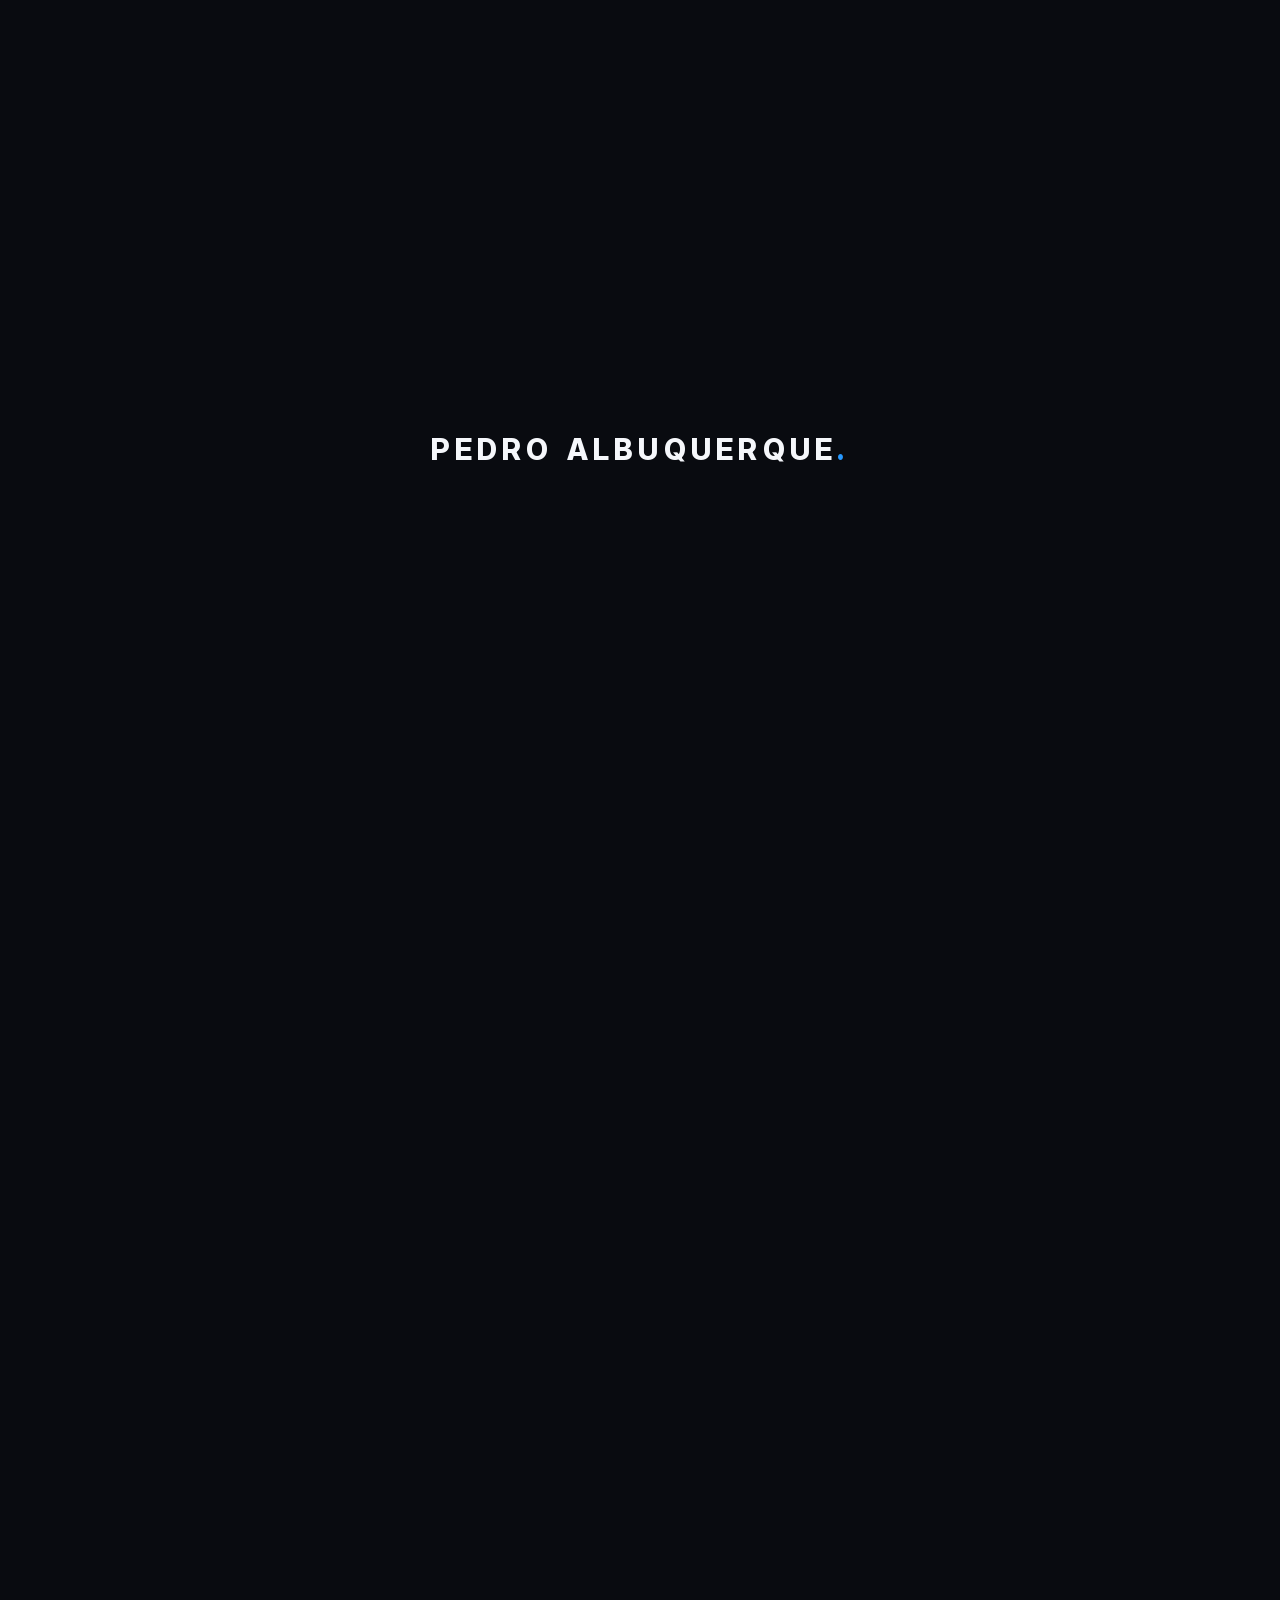
==== commit 8ec41ac0: "fix: corrige links, download do curriculo e navegacao" ====
--- a/index.html
+++ b/index.html
@@ -11,13 +11,22 @@
   <link href="https://fonts.googleapis.com/css2?family=IBM+Plex+Mono:wght@500&amp;family=Space+Grotesk:wght@400;500;700&amp;display=swap" rel="stylesheet">
   <link rel="icon" type="image/png" sizes="109x109" href="assets/favicon.png">
   <link rel="apple-touch-icon" href="assets/favicon.png">
-  <script>document.documentElement.classList.add('intro-enabled');</script>
+  <script>
+    // A abertura aparece somente na primeira visita neste navegador.
+    try {
+      if (!localStorage.getItem('pa-portfolio-intro-seen')) {
+        localStorage.setItem('pa-portfolio-intro-seen', '1');
+        document.documentElement.classList.add('intro-enabled');
+      }
+    } catch (error) {
+      // Sem armazenamento disponível, a navegação segue sem a animação.
+    }
+  </script>
   <link rel="stylesheet" href="styles.css">
 </head>
 <body>
   <div class="intro-screen" id="intro-screen" aria-label="Pedro Albuquerque — carregando portfólio" role="status">
     <span class="intro-screen__name">PEDRO ALBUQUERQUE<span class="intro-screen__dot">.</span></span>
-    <span class="intro-screen__line" aria-hidden="true"></span>
   </div>
   <a class="skip-link" href="#conteudo">Pular para o conteúdo</a>
   <header class="sticky-header">
@@ -43,10 +52,10 @@
       <div class="hero-copy">
         <h1 id="hero-title">Pedro<br>Albuquerque<span>.</span></h1>
         <p class="hero-role">Customer Success &amp; Quality Assurance</p>
-        <p class="hero-description">Estudo a jornada de quem usa produtos digitais e transformo dificuldades de uso em cenários de teste.</p>
+        <p class="hero-description">Conecto experiência do cliente e qualidade de software para criar soluções mais simples, úteis e confiáveis.</p>
         <div class="actions">
-          <a class="button button-light" href="#projetos">Ver projetos <span aria-hidden="true">↗</span></a>
-          <a class="button button-outline" href="assets/curriculo-pedro-albuquerque.pdf" download="Pedro-Albuquerque-Curriculo.pdf" data-download-cv>Baixar currículo <span aria-hidden="true">↓</span></a>
+          <a class="button button-light" href="#projetos">Ver projetos</a>
+          <a class="button button-outline" href="assets/curriculo-pedro-albuquerque.pdf" download="Pedro-Albuquerque-Curriculo.pdf" data-download-cv>Currículo</a>
         </div>
         <p class="hero-status">Disponível para estágio e vagas júnior</p>
       </div>
@@ -62,13 +71,13 @@
             <img src="assets/customer-success.png" alt="" width="32" height="32">
             <h2>Customer Success (CS)</h2>
             <p>Construção de relacionamentos, acompanhamento da jornada e geração de valor.</p>
-            <button class="text-button" type="button" aria-label="Ver ferramentas de Customer Success (CS)" aria-controls="tools-CS" aria-expanded="false">Ver ferramentas ↗</button>
+            <button class="text-button" type="button" aria-label="Ver práticas de Customer Success (CS)" aria-controls="tools-CS" aria-expanded="false">Ver práticas ↗</button>
           </div>
           <div class="area-back panel" id="tools-CS" inert>
             <div class="tools-heading">
-              <h3>Ferramentas · CS</h3>
+              <h3>Práticas · CS</h3>
                           </div>
-            <ul class="tools"><li>HubSpot CRM</li><li>Salesforce</li><li>Intercom</li><li>Zendesk</li><li>Gainsight</li><li>Jira</li></ul>
+            <ul class="tools"><li>Onboarding</li><li>Jornada do cliente</li><li>Health Score</li><li>Playbooks</li><li>Adoção</li><li>Retenção</li></ul>
           </div>
         </div>
       </article>
@@ -78,13 +87,13 @@
             <img src="assets/quality-assurance.png" alt="" width="32" height="32">
             <h2>Quality Assurance (QA)</h2>
             <p>Análise de requisitos, planejamento de testes e melhoria da qualidade de software.</p>
-            <button class="text-button" type="button" aria-label="Ver ferramentas de Quality Assurance (QA)" aria-controls="tools-QA" aria-expanded="false">Ver ferramentas ↗</button>
+            <button class="text-button" type="button" aria-label="Ver ferramentas e práticas de Quality Assurance (QA)" aria-controls="tools-QA" aria-expanded="false">Ver ferramentas e práticas ↗</button>
           </div>
           <div class="area-back panel" id="tools-QA" inert>
             <div class="tools-heading">
-              <h3>Ferramentas · QA</h3>
+              <h3>Ferramentas e práticas · QA</h3>
                           </div>
-            <ul class="tools"><li>Qase</li><li>TestRail</li><li>Postman</li><li>Playwright</li><li>Cypress</li><li>Selenium</li></ul>
+            <ul class="tools"><li>Qase</li><li>Playwright</li><li>Test design</li><li>Testes manuais</li><li>Regressão</li><li>Rastreabilidade</li></ul>
           </div>
         </div>
       </article>
@@ -99,7 +108,7 @@
           <p class="urban-subtitle">Gestão imobiliária</p>
           <p class="urban-summary">Do onboarding aos testes funcionais, acompanhe os dois estudos de caso da plataforma.</p>
         </div>
-        <img src="assets/urban-dashboard.png" alt="Dashboard da plataforma de gestão imobiliária URBAN" width="1422" height="800" loading="lazy">
+        <img src="assets/urban-dashboard.png" alt="Dashboard real do projeto URBAN com indicadores, pipeline de negociações e desempenho da equipe" width="1920" height="970" loading="lazy">
       </article>
       <div class="two-columns projects">
         <article class="project panel" aria-labelledby="project-cs-title">
@@ -112,8 +121,8 @@
         <article class="project panel" aria-labelledby="project-qa-title">
           <div class="project-meta"><span class="project-category">Quality Assurance</span><span>URBAN · Aplicação Web</span></div>
           <div class="project-heading"><h3 id="project-qa-title">Estratégia de Testes e Qualidade de Software</h3></div>
-          <p>Estudo de caso sobre planejamento e execução de testes em uma aplicação de gestão imobiliária, com foco em análise de riscos, identificação de defeitos, rastreabilidade e automação de fluxos críticos.</p>
-          <ul class="tags" aria-label="Temas do estudo"><li>Testes Funcionais</li><li>Qase</li><li>Bug Tracking</li><li>Playwright</li></ul>
+          <p>Estudo de caso de QA orientado a risco, cobrindo requisitos, test design, execução no Qase, investigação de divergências, retestes, regressão e automação de fluxos críticos.</p>
+          <ul class="tags" aria-label="Temas do estudo"><li>Risk-based Testing</li><li>Qase</li><li>Regressão</li><li>Playwright</li></ul>
           <a class="text-button" href="estudos/automacao.html" aria-label="Explorar estudo de caso de Quality Assurance da URBAN">Explorar projeto →</a>
         </article>
       </div>
@@ -122,7 +131,9 @@
       <div class="about-copy">
         <p class="eyebrow">Sobre mim</p>
         <h2 id="about-title" class="section-title">Entre tecnologia,<br>pessoas e processos.</h2>
-        <p class="about-description">Minha trajetória reúne experiências em educação, tecnologia, pesquisa e desenvolvimento de projetos. Atualmente, foco em Customer Success e Quality Assurance, buscando entregar produtos e serviços digitais mais eficientes e humanos.</p>
+        <div class="about-description">
+          <p>Minha trajetória une educação e tecnologia, com experiências em ensino de IA, educação inclusiva e jogos digitais, que ampliaram meu olhar sobre pessoas, processos e soluções. Hoje, concentro meus esforços em Customer Success (CS) e Quality Assurance (QA), explorando também UX/UI e desenvolvimento de software. <strong>Acredito que boa parte do aprendizado acontece quando a gente coloca a mão na massa.</strong></p>
+        </div>
       </div>
       <div class="about-photo"><img src="assets/trajetoria.jpg" alt="Pedro Albuquerque em um ambiente de trabalho" width="1280" height="960" loading="lazy"></div>
       <div class="about-experiences">
@@ -175,18 +186,25 @@
       </div>
     </section>
     <section id="contato" class="page-section contact" aria-labelledby="contact-title">
-      <div>
+      <div class="contact-intro">
         <p class="eyebrow">Contato</p>
-        <h2 id="contact-title" class="section-title">Vamos construir<br>boas experiências?</h2>
-        <p>Estou aberto a oportunidades de estágio e posições júnior em Customer Success e Quality Assurance.</p>
-      </div>
-      <div class="contact-actions">
-        <button class="button button-primary" id="open-contact" type="button">Entrar em contato</button>
-        <a class="button button-outline" href="assets/curriculo-pedro-albuquerque.pdf" download="Pedro-Albuquerque-Curriculo.pdf" data-download-cv>Baixar Currículo</a>
+        <h2 id="contact-title" class="section-title">Uma boa conversa<br>pode ser o começo.</h2>
+        <p>Estou aberto a oportunidades em Customer Success e Quality Assurance. Quer falar sobre um projeto, uma vaga ou trocar ideias?</p>
+        <a class="contact-email" href="mailto:p3dro.albuquerque@gmail.com">p3dro.albuquerque@gmail.com <span aria-hidden="true">↗</span></a>
+      </div>
+      <div class="contact-side">
+        <p class="contact-side-label">OUTROS CANAIS</p>
+        <a href="https://www.linkedin.com/in/pedroalbuqu3rque" target="_blank" rel="noopener noreferrer">LinkedIn <span aria-hidden="true">↗</span></a>
+        <a href="https://github.com/pedroalbuqu3rque" target="_blank" rel="noopener noreferrer">GitHub <span aria-hidden="true">↗</span></a>
+        <a href="https://wa.me/5562981842417" target="_blank" rel="noopener noreferrer">WhatsApp <span aria-hidden="true">↗</span></a>
       </div>
     </section>
   </main>
-  <footer class="container site-footer"><strong>Pedro Albuquerque</strong><span>Feito aqui. Por mim</span></footer>
+  <footer class="container site-footer">
+    <strong>Pedro Albuquerque<span class="footer-dot">.</span></strong>
+    <span>Feito aqui. Por mim.</span>
+    <a class="footer-cv" href="assets/curriculo-pedro-albuquerque.pdf" download="Pedro-Albuquerque-Curriculo.pdf" data-download-cv>Baixar currículo <span aria-hidden="true">↓</span></a>
+  </footer>
   <dialog class="contact-dialog" id="contact-dialog" aria-labelledby="dialog-title" aria-describedby="dialog-description">
     <form method="dialog"><button class="close-dialog" aria-label="Fechar contato"><img src="assets/fechar.svg" alt=""></button></form>
     <p class="eyebrow">Contato</p>
@@ -194,11 +212,11 @@
     <p id="dialog-description">Escolha o melhor canal para falar comigo.</p>
     <ul class="channels">
 
-        <li><a href="https://www.linkedin.com/in/pedroalbuqu3rque">
+        <li><a href="https://www.linkedin.com/in/pedroalbuqu3rque" target="_blank" rel="noopener noreferrer">
           <span class="channel-icon"><img src="assets/linkedin.svg" alt=""></span>
           <span><strong>LinkedIn</strong><small>linkedin.com/in/pedroalbuqu3rque</small></span>
         </a></li>
-        <li><a href="https://github.com/pedroalbuqu3rque">
+        <li><a href="https://github.com/pedroalbuqu3rque" target="_blank" rel="noopener noreferrer">
           <span class="channel-icon"><img src="assets/github-contato.svg" alt=""></span>
           <span><strong>GitHub</strong><small>github.com/pedroalbuqu3rque</small></span>
         </a></li>
@@ -206,7 +224,7 @@
           <span class="channel-icon"><img src="assets/email.svg" alt=""></span>
           <span><strong>E-mail</strong><small>p3dro.albuquerque@gmail.com</small></span>
         </a></li>
-        <li><a href="https://wa.me/5562981842417">
+        <li><a href="https://wa.me/5562981842417" target="_blank" rel="noopener noreferrer">
           <span class="channel-icon"><img src="assets/whatsapp.svg" alt=""></span>
           <span><strong>WhatsApp</strong><small>+55 (62) 98184-2417</small></span>
         </a></li>
--- a/styles.css
+++ b/styles.css
@@ -383,9 +383,7 @@
   animation: intro-name-in 900ms cubic-bezier(.2,.8,.2,1) both;
 }
 .intro-screen__dot { color: var(--accent); }
-.intro-screen__line { display: block; width: min(170px,40vw); height: 1px;
-  background: linear-gradient(90deg, transparent, var(--accent), transparent);
-  transform-origin: center; animation: intro-line-in 1700ms ease-out both; }
+
 .intro-enabled body { overflow: hidden; }
 .intro-enabled .sticky-header, .intro-enabled main, .intro-enabled .site-footer {
   opacity: 0; transform: translateY(12px);
@@ -397,7 +395,6 @@
   transition: opacity 850ms cubic-bezier(.2,.8,.2,1), transform 850ms cubic-bezier(.2,.8,.2,1);
 }
 @keyframes intro-name-in { from { opacity: 0; transform: translateY(18px); filter: blur(5px); } to { opacity: 1; transform: translateY(0); filter: blur(0); } }
-@keyframes intro-line-in { 0% { opacity: 0; transform: scaleX(0); } 35% { opacity: .8; } 100% { opacity: 1; transform: scaleX(1); } }
 @media (prefers-reduced-motion: reduce) {
   .intro-enabled .intro-screen { display: none; }
   .intro-enabled .sticky-header, .intro-enabled main, .intro-enabled .site-footer { opacity: 1; transform: none; }
@@ -451,3 +448,192 @@
   .area-front { padding: 18px 0; }
 }
 @media (prefers-reduced-motion: reduce) { .area-front .text-button::after { transition: none; } }
+
+/* URBAN · estudo de caso de Quality Assurance */
+.case-page { background: var(--background); color: var(--text); }
+.case-page main { overflow: clip; }
+.case-page .container { max-width: 1240px; }
+.case-header { position: sticky; top: 0; z-index: 20; border-bottom: 1px solid var(--border); background: rgb(9 11 16 / 94%); -webkit-backdrop-filter: blur(16px); backdrop-filter: blur(16px); }
+.case-nav { min-height: 72px; display: flex; align-items: center; justify-content: space-between; gap: 20px; }
+.case-nav .logo { font-size: 24px; }
+.case-nav .text-button { white-space: nowrap; }
+
+.qa-hero { display: grid; grid-template-columns: minmax(0, 1fr) 320px; align-items: center; gap: clamp(52px, 7vw, 112px); min-height: calc(100svh - 72px); padding-block: clamp(58px, 7vh, 88px); }
+.qa-hero-copy { min-width: 0; }
+.qa-hero h1 { max-width: 800px; margin-top: 18px; font-family: var(--font-display); font-size: clamp(64px, 6.3vw, 106px); line-height: .9; letter-spacing: -.064em; text-wrap: balance; }
+.qa-hero h1 span { color: var(--accent); }
+.qa-lead { max-width: 700px; margin-top: 30px; color: var(--muted); font-size: clamp(17px, 1.25vw, 20px); line-height: 1.68; }
+.qa-actions, .qa-final-actions { display: flex; flex-wrap: wrap; align-items: center; gap: 12px; margin-top: 30px; }
+.qa-actions .button { min-height: 48px; }
+.qa-hero-shot { width: 100%; margin: 0; justify-self: end; overflow: hidden; border: 1px solid #27303d; border-radius: 18px; background: #0f141b; box-shadow: 0 28px 70px rgb(0 0 0 / 30%); }
+.qa-hero-shot img { display: block; width: 100%; height: auto; object-fit: contain; object-position: top center; background: #313b4d; }
+.qa-hero-shot figcaption { display: grid; gap: 3px; padding: 14px 16px 15px; border-top: 1px solid #27303d; color: var(--muted); font-size: 12px; line-height: 1.45; }
+.qa-hero-shot figcaption span { color: var(--text); font-weight: 600; }
+
+.qa-metrics { border-block: 1px solid var(--border); background: #0b0e13; }
+.qa-metrics-grid { display: grid; grid-template-columns: repeat(4, 1fr); border-inline: 1px solid var(--border); }
+.qa-metric { min-height: 138px; padding: 25px 26px; display: flex; flex-direction: column; justify-content: space-between; border-right: 1px solid var(--border); }
+.qa-metric:last-child { border-right: 0; }
+.qa-metric strong { font-family: var(--font-display); font-size: clamp(38px, 4.5vw, 62px); line-height: 1; letter-spacing: -.05em; }
+.qa-metric span { max-width: 22ch; color: var(--muted); font-size: 13px; line-height: 1.45; }
+
+.qa-section { padding-block: clamp(72px, 8vw, 112px); }
+.qa-split { display: grid; grid-template-columns: minmax(260px, .62fr) minmax(0, 1.38fr); gap: clamp(48px, 8vw, 110px); }
+.qa-section-heading { align-self: start; position: sticky; top: 112px; }
+.qa-section-heading h2, .qa-evidence-heading h2 { max-width: 550px; margin-top: 16px; font-family: var(--font-display); font-size: clamp(36px, 4.3vw, 58px); line-height: 1.02; letter-spacing: -.045em; text-wrap: balance; }
+.qa-section-content { min-width: 0; }
+.qa-body-lg { max-width: 780px; color: #ccd5df; font-size: clamp(18px, 1.75vw, 23px); line-height: 1.6; }
+.qa-tags { display: flex; flex-wrap: wrap; gap: 7px; margin-top: 28px; }
+.qa-tags span { padding: 8px 11px; border: 1px solid var(--border); border-radius: 999px; background: #0e131a; color: #b8c3cf; font-size: 12px; }
+.qa-process { list-style: none; margin: 38px 0 0; padding: 0; border-top: 1px solid var(--border); }
+.qa-process li { display: grid; grid-template-columns: 52px minmax(0,1fr); gap: 18px; padding: 23px 0; border-bottom: 1px solid var(--border); }
+.qa-process li > span { padding-top: 2px; color: var(--accent); font-family: var(--font-mono); font-size: 12px; }
+.qa-process strong { display: block; font-size: 16px; }
+.qa-process p { max-width: 680px; margin-top: 6px; color: var(--muted); line-height: 1.6; }
+
+.qa-dark-section { border-block: 1px solid var(--border); background: #0c1016; }
+.qa-coverage { display: grid; grid-template-columns: repeat(2, minmax(0, 1fr)); margin-top: 38px; border-top: 1px solid var(--border); border-left: 1px solid var(--border); }
+.qa-coverage article { min-height: 176px; padding: 23px 24px 25px; display: flex; flex-direction: column; border-right: 1px solid var(--border); border-bottom: 1px solid var(--border); transition: background-color 180ms ease; }
+.qa-coverage article > span { display: block; margin-bottom: 22px; color: var(--accent); font-family: var(--font-mono); font-size: 11px; text-transform: uppercase; letter-spacing: .08em; }
+.qa-coverage strong { display: block; line-height: 1.45; }
+.qa-coverage p { margin-top: auto; padding-top: 12px; color: var(--muted); font-size: 13px; line-height: 1.55; }
+@media (hover:hover) { .qa-coverage article:hover { background: #111821; } }
+.qa-callout { margin-top: 36px; padding: 24px 26px; border-left: 2px solid var(--accent); border-radius: 0 10px 10px 0; background: #111821; }
+.qa-callout strong { display: block; margin-bottom: 8px; }
+.qa-callout p { color: var(--muted); line-height: 1.65; }
+.qa-callout b { color: var(--text); }
+.qa-result-list { margin-top: 26px; border-top: 1px solid var(--border); }
+.qa-result-list > div { display: grid; grid-template-columns: 94px 1fr; gap: 20px; padding: 18px 0; border-bottom: 1px solid var(--border); align-items: center; }
+.qa-result-list p { color: var(--muted); }
+.qa-status { display: inline-flex; width: fit-content; padding: 5px 7px; border: 1px solid currentColor; border-radius: 999px; font-family: var(--font-mono); font-size: 11px; font-weight: 700; line-height: 1; letter-spacing: .07em; }
+.qa-pass { color: #79d49d; }.qa-fail { color: #ff9696; }.qa-block { color: #e7c46b; }
+
+.qa-evidence-section { padding-block: clamp(78px, 9vw, 124px); }
+.qa-evidence-heading { display: grid; grid-template-columns: minmax(0, 1.15fr) minmax(280px, .55fr); gap: 50px; align-items: start; margin-bottom: 42px; }
+.qa-evidence-heading > p { max-width: 42ch; justify-self: end; padding-top: 38px; color: var(--muted); line-height: 1.7; }
+.qa-gallery { display: grid; grid-template-columns: repeat(2, minmax(0, 1fr)); gap: 16px; }
+.qa-evidence { margin: 0; display: flex; flex-direction: column; min-width: 0; overflow: hidden; border: 1px solid var(--border); border-radius: 12px; background: #10151d; }
+.qa-evidence-wide { grid-column: 1 / -1; }
+.qa-evidence img { display: block; width: 100%; height: auto; aspect-ratio: 16 / 10; object-fit: contain; padding: clamp(8px, 1.2vw, 16px); background: #151b24; }
+.qa-evidence-wide img { aspect-ratio: 16 / 6.2; }
+.qa-evidence figcaption { min-height: 82px; padding: 15px 17px 17px; border-top: 1px solid var(--border); }
+.qa-evidence figcaption strong, .qa-evidence figcaption span { display: block; }
+.qa-evidence figcaption strong { font-size: 14px; }
+.qa-evidence figcaption span { margin-top: 4px; color: var(--muted); font-size: 12px; line-height: 1.5; }
+
+.qa-automation-grid { display: grid; grid-template-columns: repeat(2, minmax(0, 1fr)); gap: 14px; margin-top: 36px; }
+.qa-automation-grid article { min-height: 196px; padding: 24px; display: flex; flex-direction: column; border: 1px solid var(--border); border-radius: 10px; background: #10151d; }
+.qa-automation-grid article > span { color: var(--accent); font-family: var(--font-mono); font-size: 11px; }
+.qa-automation-grid h3 { margin-top: 34px; font-size: 18px; }
+.qa-automation-grid p { margin-top: auto; padding-top: 10px; color: var(--muted); line-height: 1.6; }
+.qa-closing { border-bottom: 0; }
+.qa-final-actions .text-button { margin-left: 8px; }
+.qa-footer { min-height: 96px; align-items: center; padding-block: 28px; border-top: 1px solid var(--border); }
+
+@media (max-width: 64rem) {
+  .qa-hero { grid-template-columns: minmax(0,1fr) 300px; gap: 48px; }
+  .qa-section-heading { position: static; }
+}
+
+@media (max-width: 56rem) {
+  .qa-hero { grid-template-columns: 1fr; min-height: 0; gap: 42px; padding-block: 60px 68px; }
+  .qa-hero h1 { max-width: 760px; font-size: clamp(54px, 10vw, 82px); }
+  .qa-hero-shot { width: min(100%, 320px); justify-self: start; }
+  .qa-metrics-grid { grid-template-columns: repeat(2, 1fr); }
+  .qa-metric:nth-child(2) { border-right: 0; }
+  .qa-metric:nth-child(-n+2) { border-bottom: 1px solid var(--border); }
+  .qa-split, .qa-evidence-heading { grid-template-columns: 1fr; gap: 34px; }
+  .qa-evidence-heading > p { justify-self: start; padding-top: 0; max-width: 620px; }
+}
+
+@media (max-width: 42rem) {
+  .case-nav { min-height: 62px; gap: 12px; }
+  .case-nav .logo { font-size: 21px; }
+  .case-nav .text-button { font-size: 12px; }
+  .qa-hero { gap: 34px; padding-block: 44px 54px; }
+  .qa-hero h1 { font-size: clamp(46px, 14.2vw, 66px); line-height: .94; }
+  .qa-lead { margin-top: 22px; font-size: 16px; line-height: 1.65; }
+  .qa-actions { margin-top: 24px; }
+  .qa-actions .button { width: 100%; justify-content: center; }
+  .qa-hero-shot { width: min(100%, 300px); justify-self: center; border-radius: 14px; }
+  .qa-hero-shot figcaption { padding: 12px 13px 13px; }
+  .qa-metrics-grid { grid-template-columns: 1fr; border-inline: 0; }
+  .qa-metric { min-height: 102px; padding: 20px 4px; flex-direction: row; align-items: end; gap: 20px; border-right: 0; border-bottom: 1px solid var(--border); }
+  .qa-metric:last-child { border-bottom: 0; }
+  .qa-metric strong { min-width: 68px; font-size: 42px; }
+  .qa-metric span { max-width: none; padding-bottom: 3px; }
+  .qa-section, .qa-evidence-section { padding-block: 64px; }
+  .qa-section-heading h2, .qa-evidence-heading h2 { font-size: clamp(34px, 11vw, 48px); }
+  .qa-body-lg { font-size: 17px; }
+  .qa-process li { grid-template-columns: 38px minmax(0,1fr); gap: 12px; padding: 20px 0; }
+  .qa-coverage, .qa-automation-grid, .qa-gallery { grid-template-columns: 1fr; }
+  .qa-coverage { border-left: 0; border-top: 0; }
+  .qa-coverage article { min-height: 0; border-left: 1px solid var(--border); border-top: 1px solid var(--border); }
+  .qa-evidence-wide { grid-column: auto; }
+  .qa-evidence img, .qa-evidence-wide img { aspect-ratio: auto; max-height: none; padding: 8px; }
+  .qa-evidence figcaption { min-height: 0; }
+  .qa-result-list > div { grid-template-columns: 86px minmax(0,1fr); gap: 12px; }
+  .qa-final-actions { width: 100%; align-items: flex-start; flex-direction: column; }
+  .qa-final-actions .button { width: 100%; justify-content: center; }
+  .qa-final-actions .text-button { margin-left: 0; }
+}
+
+@media (max-width: 24rem) {
+  .case-nav .text-button { font-size: 11px; }
+  .qa-hero h1 { font-size: clamp(42px, 13.6vw, 56px); }
+  .qa-hero-shot { width: min(100%, 280px); }
+  .qa-metric { padding-inline: 0; }
+}
+
+/* Refinamento editorial de conteúdo e contato */
+.about-description p + p { margin-top: 18px; }
+.about-description strong { color: var(--text); font-weight: 650; }
+.contact {
+  grid-template-columns: minmax(0, 1.4fr) minmax(220px, .6fr);
+  gap: clamp(32px, 5vw, 80px);
+  min-height: 350px;
+  padding: clamp(30px, 4vw, 56px);
+  border-color: var(--border);
+  border-radius: 12px;
+  background: linear-gradient(130deg, #101722, #0d1118 70%);
+}
+.contact .section-title { font-size: clamp(32px, 3.5vw, 48px); line-height: 1.12; letter-spacing: -.045em; }
+.contact p:not(.eyebrow) { max-width: 510px; margin-top: 20px; }
+.contact-email { display: inline-flex; align-items: center; gap: 15px; margin-top: 30px; font-size: clamp(15px, 1.8vw, 21px); font-weight: 600; overflow-wrap: anywhere; text-decoration: underline; text-underline-offset: 7px; text-decoration-color: #43607e; transition: color 180ms ease; }
+.contact-email:hover { color: #85bfff; }
+.contact-email span { color: var(--accent); text-decoration: none; }
+.contact-side { border-left: 1px solid var(--border); padding-left: clamp(22px, 3vw, 42px); align-self: stretch; display: flex; flex-direction: column; justify-content: center; }
+.contact-side-label { color: var(--accent) !important; margin: 0 0 10px !important; font: 600 11px/1.5 var(--font-mono); letter-spacing: .12em; }
+.contact-side a { display: flex; align-items: center; justify-content: space-between; gap: 25px; padding: 17px 0; border-bottom: 1px solid var(--border); font-size: 16px; font-weight: 600; transition: color 150ms ease; }
+.contact-side a:hover { color: #85bfff; }
+.contact-side a span { color: var(--accent); }
+.site-footer { align-items: center; }
+.footer-dot { color: var(--accent); }
+.footer-cv { color: var(--text); border-bottom: 1px solid #657487; padding-bottom: 4px; font-weight: 600; }
+.footer-cv:hover { color: #85bfff; border-color: var(--accent); }
+.footer-cv span { margin-left: 8px; color: var(--accent); }
+@media (max-width: 48rem) {
+  .contact { grid-template-columns: minmax(0, 1fr); padding: 26px; gap: 36px; }
+  .contact-side { padding: 15px 0 0; border-left: 0; border-top: 1px solid var(--border); }
+  .site-footer { align-items: flex-start; }
+}
+
+/* Ajustes mobile: retrato, blocos de atuação e rodapé */
+@media (max-width: 44rem) {
+  .hero .portrait { justify-self: center; margin-inline: auto; width: min(100%, 280px); }
+  .area-inner { position: relative; min-height: 0; }
+  .area-front { grid-template-rows: auto auto; align-content: center; min-height: 0; padding-block: 16px 20px; }
+  .area-back { position: absolute; inset: 0; overflow: auto; }
+  .area.is-flipped .area-inner { min-height: 198px; }
+  .areas { row-gap: 4px; }
+}
+@media (max-width: 36rem) {
+  .site-footer { display: grid; grid-template-columns: minmax(0, 1fr) auto; align-items: start; gap: 12px 16px; padding-block: 24px 32px; }
+  .site-footer > strong { grid-column: 1; }
+  .site-footer > span { grid-column: 2; text-align: right; }
+  .site-footer > .footer-cv { grid-column: 1 / -1; width: fit-content; margin-top: 4px; }
+}
+@media (max-width: 24rem) {
+  .site-footer { grid-template-columns: 1fr; }
+  .site-footer > strong, .site-footer > span, .site-footer > .footer-cv { grid-column: 1; text-align: left; }
+}
